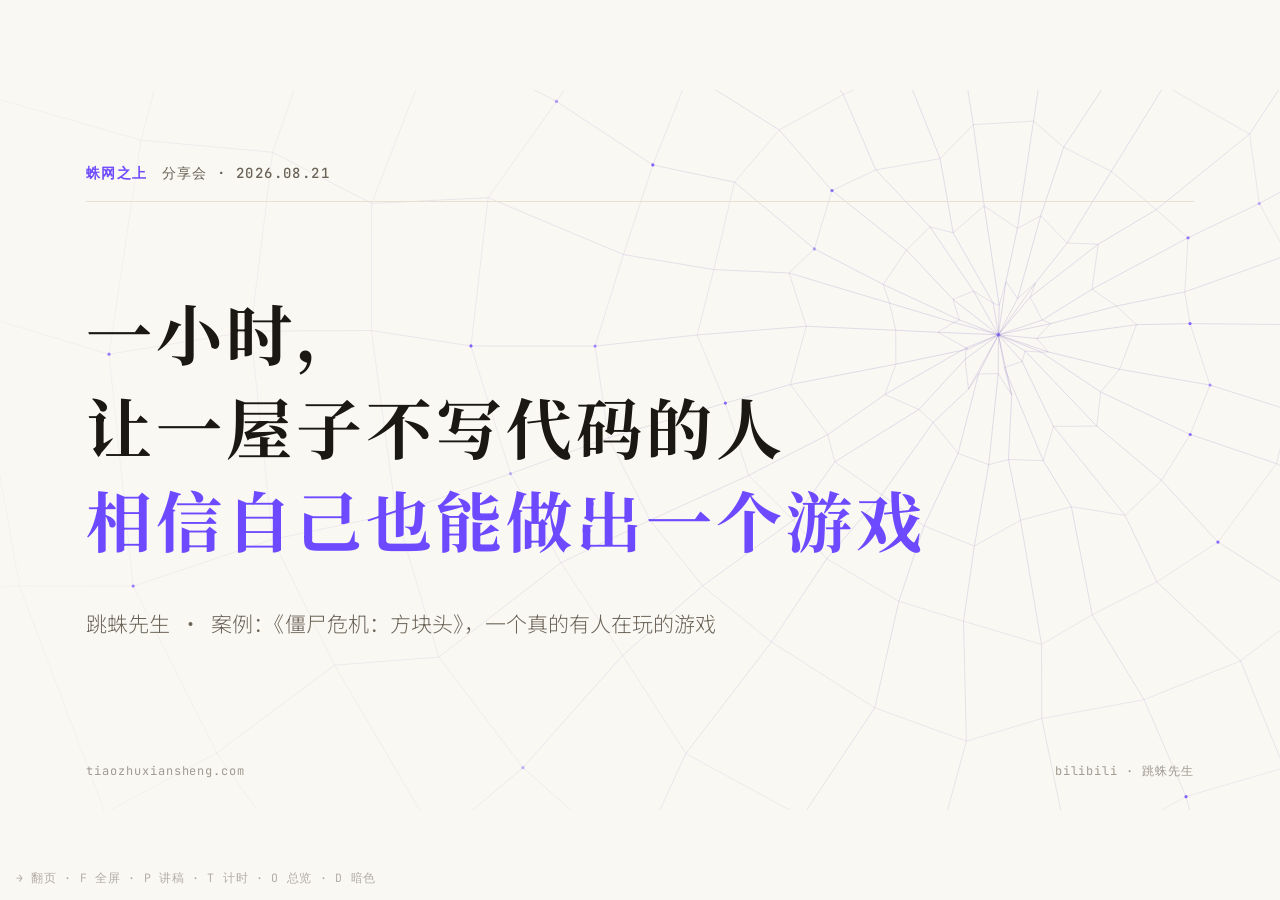
==== docs/talk/index.html @ 9c64f4f8 "docs(分享会): 时间改成当天下午 —— 预习单只剩几小时，兜底得更硬 分享会是今天（2026-08-21 周五）下午，不是隔天，预习单的时间语境整个不成立了。  - 幻灯片里的「昨天装好的」全部" ====
<!doctype html>
<html lang="zh-CN" data-theme="light">
<head>
<meta charset="utf-8">
<meta name="viewport" content="width=device-width,initial-scale=1">
<title>一小时做个游戏</title>
<link rel="preconnect" href="https://fonts.googleapis.com">
<link rel="preconnect" href="https://fonts.gstatic.com" crossorigin>
<link rel="stylesheet" href="https://fonts.googleapis.com/css2?family=Noto+Serif+SC:wght@500;700;900&family=Noto+Sans+SC:wght@300;400;500;700&family=JetBrains+Mono:wght@400;500;700&display=swap">
<style>
/* ===========================================================
   蛛网之上 · 设计令牌（取自 tiaozhuxiansheng.com 线上计算值）
   =========================================================== */
:root{
  --paper:#faf8f3; --paper-2:#ffffff; --paper-3:#f1ece2;
  --ink:#1b1813; --ink-soft:#6b6357; --line:#e7dfd0;
  --accent:#6d4aff; --accent-2:#c44aff; --accent-soft:#efeaff;
  --web:120,96,180; --web-strong:109,74,255;
  --serif:"Songti SC","Noto Serif SC","Source Han Serif SC",STSong,SimSun,Georgia,serif;
  --sans:"PingFang SC","Noto Sans SC","Source Han Sans SC","Microsoft YaHei",system-ui,-apple-system,sans-serif;
  --mono:"JetBrains Mono","SF Mono",Consolas,"Cascadia Mono",monospace;
}
:root[data-theme="dark"]{
  --paper:#100f16; --paper-2:#17151f; --paper-3:#1d1b27;
  --ink:#ece8f5; --ink-soft:#9a93ad; --line:#2a2738;
  --accent:#9b85ff; --accent-2:#d98bff; --accent-soft:#221d36;
  --web:155,133,255; --web-strong:200,180,255;
}
*{box-sizing:border-box}
html,body{margin:0;padding:0;height:100%;overflow:hidden;background:var(--paper)}
body{font-family:var(--sans);color:var(--ink);-webkit-font-smoothing:antialiased}

/* ============ 舞台：固定 1280x720，等比缩放铺满投影 ============ */
#viewport{position:fixed;inset:0;display:grid;place-items:center;background:var(--paper)}
#stage{position:relative;width:1280px;height:720px;transform-origin:center center;background:var(--paper);overflow:hidden}

.slide{position:absolute;inset:0;padding:74px 86px 66px;display:flex;flex-direction:column;
  opacity:0;visibility:hidden;transform:translateY(14px);
  transition:opacity .42s ease,transform .42s cubic-bezier(.2,.7,.3,1),visibility 0s .42s}
.slide.on{opacity:1;visibility:visible;transform:none;transition:opacity .42s ease,transform .42s cubic-bezier(.2,.7,.3,1),visibility 0s}
@media (prefers-reduced-motion:reduce){.slide,.slide.on{transition:opacity .18s ease,visibility 0s}.slide{transform:none}}

/* ============ 页眉 / 页脚 ============ */
.eyebrow{font-family:var(--mono);font-size:14px;font-weight:500;letter-spacing:.1em;
  color:var(--ink-soft);display:flex;align-items:baseline;gap:14px;flex:none}
.eyebrow b{color:var(--accent);font-weight:700}
.rule{height:1px;background:var(--line);margin:18px 0 0;flex:none}
.slide-foot{position:absolute;left:86px;right:86px;bottom:30px;display:flex;justify-content:space-between;
  align-items:baseline;font-family:var(--mono);font-size:12px;letter-spacing:.08em;color:var(--ink-soft);opacity:.62}
.body{flex:1;display:flex;flex-direction:column;justify-content:center;padding:8px 0 26px;min-height:0}

/* ============ 排版比例 ============ */
h1,h2,h3{font-family:var(--serif);font-weight:700;margin:0;text-wrap:balance}
.t-hero{font-size:66px;line-height:1.42;letter-spacing:.06em}
.t-big{font-size:54px;line-height:1.5;letter-spacing:.05em}
.t-mid{font-size:40px;line-height:1.55;letter-spacing:.04em}
.t-sec{font-size:38px;line-height:1.5;letter-spacing:.05em}
.lead{font-family:var(--sans);font-size:21px;line-height:1.85;color:var(--ink-soft);font-weight:300;max-width:44em}
.lead strong{color:var(--ink);font-weight:500}
.em{color:var(--accent)}
.mono{font-family:var(--mono);font-variant-numeric:tabular-nums}

/* ============ 段落开场页 ============ */
.opener .body{justify-content:center;gap:26px}
.sec-no{font-family:var(--mono);font-size:130px;font-weight:700;line-height:1;color:var(--accent);letter-spacing:-.02em}
.sec-meta{font-family:var(--sans);font-size:16px;letter-spacing:.02em;color:var(--ink-soft);font-weight:300}
#web{position:absolute;inset:0;width:100%;height:100%;pointer-events:none;opacity:0;transition:opacity .6s ease;z-index:0}
#web.show{opacity:1}
.slide{z-index:1}

/* ============ 通用组件 ============ */
.cols{display:grid;gap:38px}
.c2{grid-template-columns:1fr 1fr}
.c3{grid-template-columns:repeat(3,1fr)}
.c-side{grid-template-columns:minmax(0,1.15fr) minmax(0,1fr);align-items:center}

.numbered{display:grid;gap:22px}
.numbered .n{font-family:var(--mono);font-size:15px;font-weight:700;color:var(--accent);letter-spacing:.08em;flex:none;width:38px;padding-top:6px}
.numbered .item{display:flex;gap:18px;align-items:flex-start}
.numbered .it-t{font-family:var(--serif);font-weight:700;font-size:26px;line-height:1.5;margin-bottom:6px}
.numbered .it-d{font-size:17px;line-height:1.8;color:var(--ink-soft);font-weight:300;max-width:38em}

table.grid{width:100%;border-collapse:collapse;font-size:17px}
table.grid th{font-family:var(--mono);font-size:12.5px;font-weight:500;letter-spacing:.1em;color:var(--ink-soft);
  text-align:left;padding:0 16px 12px 0;border-bottom:1px solid var(--line);white-space:nowrap}
table.grid td{padding:16px 16px 16px 0;border-bottom:1px solid var(--line);vertical-align:top;line-height:1.72;font-weight:300;color:var(--ink-soft)}
table.grid td:first-child{color:var(--ink);font-weight:400}
table.grid tr:last-child td{border-bottom:0}
table.grid td.hot{color:var(--accent);font-weight:500;font-family:var(--mono);font-variant-numeric:tabular-nums}
table.grid td.num{font-family:var(--mono);font-variant-numeric:tabular-nums}

.quote{font-family:var(--serif);font-size:34px;font-weight:700;line-height:1.66;letter-spacing:.03em;
  padding-left:26px;border-left:2px solid var(--accent);max-width:24em}
.quote cite{display:block;margin-top:18px;font-family:var(--mono);font-size:13px;font-style:normal;
  letter-spacing:.08em;color:var(--ink-soft);font-weight:400}

.figure{font-family:var(--mono);font-weight:700;line-height:.92;letter-spacing:-.03em;color:var(--accent);font-variant-numeric:tabular-nums}
.f-xl{font-size:210px}
.figure .u{font-family:var(--sans);font-size:.15em;color:var(--ink-soft);letter-spacing:.02em;margin-left:.1em;font-weight:400}
.f-l{font-size:96px}
.stat-row{display:flex;gap:56px;align-items:flex-end;flex-wrap:wrap}
.stat .v{font-family:var(--mono);font-size:62px;font-weight:700;line-height:1;color:var(--ink);font-variant-numeric:tabular-nums}
.stat .v.hot{color:var(--accent)}
.stat .k{font-size:14px;color:var(--ink-soft);margin-top:12px;letter-spacing:.04em;font-weight:300}

.card{background:var(--paper-2);border:1px solid var(--line);border-radius:8px;padding:26px 28px}
.card .ct{font-family:var(--mono);font-size:12px;letter-spacing:.1em;color:var(--ink-soft);margin-bottom:14px}
.card .cb{font-size:17px;line-height:1.8;font-weight:300;color:var(--ink-soft)}
.card .cb strong{color:var(--ink);font-weight:500}

.say{background:var(--accent-soft);border-radius:8px;padding:22px 26px;font-size:20px;line-height:1.75;
  font-weight:400;color:var(--ink);position:relative}
:root[data-theme="dark"] .say{border:1px solid var(--line)}
.say .who{font-family:var(--mono);font-size:11.5px;letter-spacing:.1em;color:var(--accent);display:block;margin-bottom:10px}

pre.code{font-family:var(--mono);font-size:15px;line-height:1.85;background:var(--paper-3);border:1px solid var(--line);
  border-radius:8px;padding:20px 24px;margin:0;overflow-x:auto;color:var(--ink-soft);white-space:pre-wrap;word-break:break-word}
pre.code .k{color:var(--accent)}
pre.code .c{opacity:.55}

.layers{display:grid;gap:14px}
.layer{display:grid;grid-template-columns:120px 1fr;gap:24px;align-items:center;
  border:1px solid var(--line);border-radius:8px;padding:22px 26px;background:var(--paper-2)}
.layer.mid{border-color:var(--accent);background:var(--accent-soft)}
.layer .lt{font-family:var(--mono);font-size:12.5px;letter-spacing:.1em;color:var(--ink-soft)}
.layer.mid .lt{color:var(--accent);font-weight:700}
.layer .ld{font-size:19px;line-height:1.7;font-weight:300;color:var(--ink-soft)}
.layer.mid .ld{color:var(--ink);font-weight:400;font-size:21px}

.chips{display:flex;gap:10px;flex-wrap:wrap}
.chip{font-family:var(--mono);font-size:13px;letter-spacing:.06em;border:1px solid var(--line);
  border-radius:999px;padding:8px 16px;color:var(--ink-soft);background:var(--paper-2)}
.chip.on{border-color:var(--accent);color:var(--accent)}

#keybox{border:1px dashed var(--line);border-radius:10px;padding:26px 30px;background:var(--paper-2)}
#keybox:focus-within{border-style:solid;border-color:var(--accent)}
#keyin{width:100%;border:0;outline:0;background:transparent;color:var(--accent);
  font-family:var(--mono);font-size:40px;font-weight:700;letter-spacing:.01em;padding:0}
#keyin::placeholder{color:var(--ink-soft);opacity:.5;font-size:22px;font-weight:400;letter-spacing:.02em;
  font-family:var(--sans)}
.qr.big{width:304px;height:304px}
.qr{width:212px;height:212px;flex:none;background:var(--paper-2);border:1px solid var(--line);border-radius:10px;padding:14px}
.qr svg{width:100%;height:100%;display:block}
.qr svg path{fill:var(--ink)}

.gamebox{border:1px solid var(--line);border-radius:10px;overflow:hidden;background:#0e0e12;flex:none}
.gamebox canvas{display:block;width:100%;height:auto}
.gamehint{font-family:var(--mono);font-size:12px;letter-spacing:.06em;color:var(--ink-soft);margin-top:12px;opacity:.8}

.poster{border:1px solid var(--line);border-radius:10px;overflow:hidden;line-height:0}
.poster img{width:100%;height:auto;display:block}

.verdict{display:grid;grid-template-columns:auto 1fr;gap:16px 20px;align-items:baseline}
.verdict .m{font-family:var(--mono);font-size:20px;width:24px;text-align:center}
.verdict .no{color:var(--ink-soft);opacity:.6}
.verdict .yes{color:var(--accent)}
.verdict .t{font-size:19px;line-height:1.7;font-weight:300;color:var(--ink-soft)}
.verdict .t b{color:var(--ink);font-weight:500}
.verdict .t.hi b{color:var(--accent)}

.kicker{font-family:var(--sans);font-size:15px;letter-spacing:.02em;color:var(--accent);margin-bottom:24px;font-weight:500}

/* ============ 进度轨 / 计时 / 讲稿 / 总览 ============ */
#rail{position:fixed;left:0;bottom:0;height:2px;width:100%;background:transparent;z-index:40}
#rail i{display:block;height:100%;background:var(--accent);width:0;transition:width .42s cubic-bezier(.2,.7,.3,1)}
#clock{position:fixed;top:14px;right:16px;z-index:41;font-family:var(--mono);font-size:13px;font-variant-numeric:tabular-nums;
  letter-spacing:.06em;color:var(--ink-soft);background:var(--paper-2);border:1px solid var(--line);
  border-radius:999px;padding:6px 14px;display:none;align-items:center;gap:10px}
#clock.on{display:flex}
#clock.late{color:var(--accent);border-color:var(--accent)}
#clock s{text-decoration:none;opacity:.5}
#notes{position:fixed;left:0;right:0;bottom:0;max-height:36vh;overflow:auto;z-index:42;
  background:var(--paper-2);border-top:1px solid var(--line);padding:18px 26px 22px;display:none;
  font-size:14.5px;line-height:1.8;color:var(--ink-soft);font-weight:300}
#notes.on{display:block}
#notes .note-at{float:right;font-family:var(--mono);font-size:11.5px;letter-spacing:.08em;color:var(--ink-soft);opacity:.7;font-variant-numeric:tabular-nums}
#notes h4{font-family:var(--mono);font-size:11.5px;letter-spacing:.12em;color:var(--accent);margin:0 0 8px;font-weight:700}
#notes b{color:var(--ink);font-weight:500}
#notes ul{margin:8px 0 0;padding-left:18px}
#notes li{margin:4px 0}
#grid{position:fixed;inset:0;z-index:60;background:var(--paper);display:none;overflow:auto;padding:28px}
#grid.on{display:block}
#grid .gh{font-family:var(--mono);font-size:12px;letter-spacing:.12em;color:var(--ink-soft);margin-bottom:18px}
#grid .gg{display:grid;grid-template-columns:repeat(auto-fill,minmax(178px,1fr));gap:14px}
#grid .gi{border:1px solid var(--line);border-radius:8px;padding:14px 16px;cursor:pointer;background:var(--paper-2);
  min-height:96px;display:flex;flex-direction:column;gap:8px;text-align:left;font:inherit}
#grid .gi:hover,#grid .gi:focus-visible{border-color:var(--accent);outline:none}
#grid .gi .gn{font-family:var(--mono);font-size:11px;color:var(--accent);letter-spacing:.08em}
#grid .gi .gt{font-family:var(--serif);font-size:15px;line-height:1.55;font-weight:700;color:var(--ink)}
#help{display:none;position:fixed;left:16px;bottom:14px;z-index:41;font-family:var(--mono);font-size:11.5px;letter-spacing:.06em;
  color:var(--ink-soft);opacity:.5}
#help.on{display:block}
a{color:var(--accent);text-decoration:none}
:focus-visible{outline:2px solid var(--accent);outline-offset:3px}

/* ============ 打印：导出 PDF 给场地 ============ */
@media print{
  @page{size:1280px 720px;margin:0}
  html,body{overflow:visible;height:auto;background:#fff}
  #viewport{position:static;display:block}
  #stage{width:1280px;height:auto;transform:none!important}
  .slide{position:relative;inset:auto;opacity:1!important;visibility:visible!important;transform:none!important;
    width:1280px;height:720px;page-break-after:always;break-after:page}
  #web,#rail,#clock,#notes,#grid,#help{display:none!important}
}
</style>
</head>
<body>


<div id="viewport">
<div id="stage">
<canvas id="web"></canvas>

<!-- ================= 封面 ================= -->
<section class="slide" data-sec="-1" data-title="封面">
  <div class="eyebrow"><b>蛛网之上</b><span>分享会 · 2026.08.21</span></div>
  <div class="rule"></div>
  <div class="body">
    <h1 class="t-hero">一小时，<br>让一屋子不写代码的人<br><span class="em">相信自己也能做出一个游戏</span></h1>
    <div class="lead" style="margin-top:38px">跳蛛先生 &nbsp;·&nbsp; 案例：《僵尸危机：方块头》，一个真的有人在玩的游戏</div>
  </div>
  <div class="slide-foot"><span>tiaozhuxiansheng.com</span><span>bilibili · 跳蛛先生</span></div>
  <template class="note"><h4>开场</h4>
  <b>不要自我介绍太久。</b>三十秒之内进入第一张二维码。<br>
  这一小时只做一件事：把「我不会写代码」和「我做不了游戏」这两句话之间的等号拆掉。<br>
  <b>提前检查：</b>投影分辨率、二维码能不能扫、现场 WiFi、笔记本电量、演示用的空文件夹已就位。</template>
</section>

<!-- ================= 运行表 ================= -->
<section class="slide" data-sec="-1" data-title="这一小时怎么走">
  <div class="eyebrow"><b>RUN OF SHOW</b><span>这一小时怎么走</span></div>
  <div class="rule"></div>
  <div class="body">
    <table class="grid">
      <tr><td style="width:56px" class="num em">00</td><td style="width:210px">先玩</td><td>先别听我讲，先在手机上打一局</td><td class="num" style="width:80px">4′</td></tr>
      <tr><td class="num em">01</td><td>我不写代码</td><td>那我到底干了什么</td><td class="num">6′</td></tr>
      <tr><td class="num em">02</td><td>拆开看</td><td>一个游戏在电脑里其实是什么</td><td class="num">6′</td></tr>
      <tr><td class="num em">03</td><td>我先做一遍</td><td>从空文件夹开始，四句话</td><td class="num">7′</td></tr>
      <tr><td class="num em">04</td><td><strong style="color:var(--accent)">现在换你</strong></td><td><strong>打开你自己电脑上那个 dsh，动手</strong></td><td class="num hot">12′</td></tr>
      <tr><td class="num em">05</td><td>我卡住的四次</td><td>这一段比上一段重要</td><td class="num">12′</td></tr>
      <tr><td class="num em">06</td><td>发出去</td><td>做出来，和有人玩到，是两件事</td><td class="num">5′</td></tr>
      <tr><td class="num em">07</td><td>今晚的第一步</td><td>散场之后你能做的具体动作</td><td class="num">6′</td></tr>
    </table>
  </div>
  <div class="slide-foot"><span>共 60 分钟</span><span>提问留到最后</span></div>
  <template class="note"><h4>运行表</h4>
  一句话带过就行，别逐条念。<br>
  只强调两件事：<b>第 03 段我会当场做一个</b>、<b>第 04 段讲我卡住的地方</b>——这两段是今天的重点。<br>
  说明提问留到最后，中途有问题记在手机里。</template>
</section>

<!-- ================= 段 00 · 先玩 ================= -->
<section class="slide opener" data-sec="0" data-title="00 先玩">
  <div class="eyebrow"><b>00</b><span>先玩</span></div>
  <div class="rule"></div>
  <div class="body">
    <div class="sec-no">00</div>
    <h2 class="t-sec">先别听我讲。先玩。</h2>
    <div class="sec-meta">4 分钟 · 全场一起打一局</div>
  </div>
</section>

<section class="slide" data-sec="0" data-title="扫码开玩">
  <div class="eyebrow"><b>00</b><span>先玩</span></div>
  <div class="rule"></div>
  <div class="body">
    <div class="cols c-side">
      <div>
        <h2 class="t-big">拿出手机，<br>扫这个码。</h2>
        <div class="chips" style="margin-top:34px">
          <span class="chip on">不用下载</span><span class="chip on">不用注册</span><span class="chip on">竖屏也能玩</span>
        </div>
        <div class="lead" style="margin-top:26px;font-size:19px">扫不上就搜「<strong>僵尸危机 方块头</strong>」，B 站里能搜到。<br>玩两分钟，玩到你死一次为止。</div>
      </div>
      <div style="display:flex;justify-content:flex-end">
        <div class="qr big"><svg viewBox="0 0 33 33" role="img" aria-label="游戏二维码" shape-rendering="crispEdges"><path d="M0 0h7v1h-7zM9 0h1v1h-1zM11 0h1v1h-1zM13 0h2v1h-2zM16 0h5v1h-5zM23 0h1v1h-1zM26 0h7v1h-7zM0 1h1v1h-1zM6 1h1v1h-1zM9 1h1v1h-1zM14 1h4v1h-4zM22 1h1v1h-1zM24 1h1v1h-1zM26 1h1v1h-1zM32 1h1v1h-1zM0 2h1v1h-1zM2 2h3v1h-3zM6 2h1v1h-1zM8 2h1v1h-1zM10 2h2v1h-2zM16 2h1v1h-1zM18 2h7v1h-7zM26 2h1v1h-1zM28 2h3v1h-3zM32 2h1v1h-1zM0 3h1v1h-1zM2 3h3v1h-3zM6 3h1v1h-1zM8 3h1v1h-1zM10 3h3v1h-3zM17 3h1v1h-1zM19 3h1v1h-1zM22 3h1v1h-1zM24 3h1v1h-1zM26 3h1v1h-1zM28 3h3v1h-3zM32 3h1v1h-1zM0 4h1v1h-1zM2 4h3v1h-3zM6 4h1v1h-1zM8 4h1v1h-1zM10 4h1v1h-1zM12 4h2v1h-2zM16 4h1v1h-1zM18 4h3v1h-3zM22 4h2v1h-2zM26 4h1v1h-1zM28 4h3v1h-3zM32 4h1v1h-1zM0 5h1v1h-1zM6 5h1v1h-1zM8 5h2v1h-2zM13 5h1v1h-1zM15 5h4v1h-4zM20 5h2v1h-2zM24 5h1v1h-1zM26 5h1v1h-1zM32 5h1v1h-1zM0 6h7v1h-7zM8 6h1v1h-1zM10 6h1v1h-1zM12 6h1v1h-1zM14 6h1v1h-1zM16 6h1v1h-1zM18 6h1v1h-1zM20 6h1v1h-1zM22 6h1v1h-1zM24 6h1v1h-1zM26 6h7v1h-7zM8 7h1v1h-1zM12 7h1v1h-1zM15 7h2v1h-2zM21 7h4v1h-4zM0 8h1v1h-1zM2 8h5v1h-5zM10 8h5v1h-5zM17 8h1v1h-1zM19 8h1v1h-1zM22 8h1v1h-1zM24 8h1v1h-1zM26 8h5v1h-5zM0 9h3v1h-3zM7 9h1v1h-1zM9 9h2v1h-2zM12 9h1v1h-1zM18 9h2v1h-2zM23 9h1v1h-1zM26 9h2v1h-2zM29 9h2v1h-2zM32 9h1v1h-1zM0 10h3v1h-3zM4 10h9v1h-9zM15 10h2v1h-2zM20 10h2v1h-2zM24 10h1v1h-1zM26 10h1v1h-1zM28 10h1v1h-1zM30 10h2v1h-2zM1 11h3v1h-3zM7 11h2v1h-2zM15 11h1v1h-1zM18 11h1v1h-1zM21 11h1v1h-1zM23 11h1v1h-1zM25 11h1v1h-1zM28 11h3v1h-3zM32 11h1v1h-1zM4 12h1v1h-1zM6 12h1v1h-1zM8 12h1v1h-1zM10 12h3v1h-3zM17 12h1v1h-1zM19 12h1v1h-1zM22 12h4v1h-4zM27 12h3v1h-3zM2 13h1v1h-1zM4 13h2v1h-2zM9 13h1v1h-1zM13 13h1v1h-1zM16 13h5v1h-5zM23 13h1v1h-1zM25 13h2v1h-2zM31 13h2v1h-2zM0 14h1v1h-1zM4 14h1v1h-1zM6 14h5v1h-5zM14 14h2v1h-2zM17 14h1v1h-1zM20 14h3v1h-3zM25 14h7v1h-7zM1 15h1v1h-1zM4 15h2v1h-2zM10 15h1v1h-1zM12 15h1v1h-1zM15 15h2v1h-2zM19 15h3v1h-3zM25 15h3v1h-3zM29 15h2v1h-2zM1 16h3v1h-3zM6 16h1v1h-1zM12 16h1v1h-1zM15 16h3v1h-3zM19 16h1v1h-1zM22 16h4v1h-4zM27 16h2v1h-2zM32 16h1v1h-1zM0 17h1v1h-1zM2 17h1v1h-1zM7 17h1v1h-1zM9 17h2v1h-2zM14 17h1v1h-1zM16 17h1v1h-1zM18 17h3v1h-3zM23 17h5v1h-5zM29 17h2v1h-2zM32 17h1v1h-1zM1 18h6v1h-6zM9 18h2v1h-2zM15 18h2v1h-2zM21 18h1v1h-1zM27 18h2v1h-2zM30 18h2v1h-2zM2 19h1v1h-1zM4 19h1v1h-1zM7 19h1v1h-1zM9 19h1v1h-1zM11 19h3v1h-3zM16 19h1v1h-1zM20 19h2v1h-2zM23 19h1v1h-1zM25 19h7v1h-7zM0 20h4v1h-4zM6 20h1v1h-1zM11 20h1v1h-1zM13 20h1v1h-1zM16 20h2v1h-2zM19 20h1v1h-1zM22 20h1v1h-1zM24 20h2v1h-2zM28 20h2v1h-2zM31 20h2v1h-2zM0 21h1v1h-1zM2 21h1v1h-1zM4 21h1v1h-1zM7 21h1v1h-1zM9 21h2v1h-2zM13 21h2v1h-2zM16 21h2v1h-2zM19 21h1v1h-1zM23 21h2v1h-2zM26 21h1v1h-1zM29 21h2v1h-2zM32 21h1v1h-1zM0 22h1v1h-1zM3 22h4v1h-4zM8 22h1v1h-1zM11 22h2v1h-2zM14 22h2v1h-2zM21 22h1v1h-1zM25 22h1v1h-1zM28 22h4v1h-4zM0 23h1v1h-1zM2 23h1v1h-1zM7 23h3v1h-3zM11 23h1v1h-1zM13 23h1v1h-1zM15 23h1v1h-1zM20 23h8v1h-8zM30 23h2v1h-2zM0 24h1v1h-1zM2 24h1v1h-1zM4 24h1v1h-1zM6 24h1v1h-1zM11 24h1v1h-1zM17 24h2v1h-2zM22 24h1v1h-1zM24 24h5v1h-5zM31 24h2v1h-2zM8 25h1v1h-1zM10 25h2v1h-2zM13 25h2v1h-2zM16 25h6v1h-6zM23 25h2v1h-2zM28 25h1v1h-1zM30 25h1v1h-1zM32 25h1v1h-1zM0 26h7v1h-7zM10 26h6v1h-6zM18 26h1v1h-1zM20 26h5v1h-5zM26 26h1v1h-1zM28 26h1v1h-1zM30 26h2v1h-2zM0 27h1v1h-1zM6 27h1v1h-1zM8 27h1v1h-1zM10 27h1v1h-1zM12 27h5v1h-5zM18 27h1v1h-1zM21 27h4v1h-4zM28 27h5v1h-5zM0 28h1v1h-1zM2 28h3v1h-3zM6 28h1v1h-1zM8 28h2v1h-2zM11 28h1v1h-1zM14 28h2v1h-2zM17 28h3v1h-3zM22 28h1v1h-1zM24 28h6v1h-6zM31 28h2v1h-2zM0 29h1v1h-1zM2 29h3v1h-3zM6 29h1v1h-1zM8 29h7v1h-7zM16 29h6v1h-6zM23 29h1v1h-1zM25 29h1v1h-1zM28 29h2v1h-2zM31 29h2v1h-2zM0 30h1v1h-1zM2 30h3v1h-3zM6 30h1v1h-1zM8 30h3v1h-3zM15 30h1v1h-1zM17 30h1v1h-1zM20 30h1v1h-1zM23 30h5v1h-5zM29 30h2v1h-2zM0 31h1v1h-1zM6 31h1v1h-1zM9 31h4v1h-4zM16 31h1v1h-1zM21 31h1v1h-1zM23 31h1v1h-1zM26 31h1v1h-1zM28 31h3v1h-3zM0 32h7v1h-7zM8 32h1v1h-1zM12 32h1v1h-1zM14 32h1v1h-1zM16 32h2v1h-2zM22 32h4v1h-4zM27 32h1v1h-1zM31 32h1v1h-1z"/></svg></div>
      </div>
    </div>
  </div>
  <div class="slide-foot"><span>bilibili.com/toy/zombie-crisis-boxhead</span><span>2–3 分钟</span></div>
  <template class="note"><h4>扫码</h4>
  <b>至少给两分钟，能给三分钟更好，别着急往下讲。</b>这几分钟是整场的地基——后面所有的话都要靠「我刚刚玩过」才成立。<br>
  自己也掏出手机一起玩，别站着盯人。<br>
  <b>兜底：</b>现场网差就用自己的手机投屏，或者直接切下一页放海报。</template>
</section>

<section class="slide" data-sec="0" data-title="它是什么">
  <div class="eyebrow"><b>00</b><span>先玩</span></div>
  <div class="rule"></div>
  <div class="body">
    <div class="cols c-side">
      <div>
        <h2 class="t-mid">你刚刚玩的这个东西</h2>
        <div class="lead" style="margin-top:24px">俯视角、一波一波打僵尸。<strong>9 种武器、5 张地图、5 级 BOSS</strong>，
        有排行榜，能两到四个人一起联机。</div>
        <div class="lead" style="margin-top:18px">它跑在浏览器里，<strong>没有安装包</strong>。
        我发出去之后，它就一直在那儿，谁点进来都能玩。</div>
      </div>
      <div class="poster"><img src="[data-uri]" alt="僵尸危机：方块头 · 经典复刻版 游戏封面"></div>
    </div>
  </div>
  <div class="slide-foot"><span>僵尸危机：方块头 · 经典复刻版</span><span></span></div>
  <template class="note"><h4>它是什么</h4>
  快过。别念参数，念了就像产品发布会。<br>
  <b>要说的只有一句：</b>它没有安装包，它就是一个网页——这一点后面「发出去」那段会用到。</template>
</section>

<section class="slide" data-sec="0" data-title="88 个人">
  <div class="eyebrow"><b>00</b><span>先玩</span></div>
  <div class="rule"></div>
  <div class="body">
    <div class="figure f-xl">88<span class="u">人</span></div>
    <div class="lead" style="margin-top:30px;font-size:24px">
      到今天为止，有 <strong>88 个人</strong>玩过它。<br>
      不是 8 万。<span class="em">八十八个。</span>
    </div>
  </div>
  <div class="slide-foot"><span>B 站 Toy 后台 · 2026.08.07 – 08.19 · 独立访客</span><span></span></div>
  <template class="note"><h4>88</h4>
  <b>这一页是故意放真实小数字的。</b>如果我在这儿放一个 10 万，你们会鼓掌，然后想「那是他」。<br>
  放 88，你们会想「88 个人我好像也行」。<b>这就是我要的。</b><br>
  留一句钩子：这 88 个人里有 4 个人改变了这个游戏——第 05 段再说是怎么回事。</template>
</section>

<!-- ================= 段 01 · 我不写代码 ================= -->
<section class="slide opener" data-sec="1" data-title="01 我不写代码">
  <div class="eyebrow"><b>01</b><span>我不写代码</span></div>
  <div class="rule"></div>
  <div class="body">
    <div class="sec-no">01</div>
    <h2 class="t-sec">先坦白一件事。</h2>
    <div class="sec-meta">6 分钟 · 那我到底干了什么</div>
  </div>
</section>

<section class="slide" data-sec="1" data-title="我不写代码">
  <div class="eyebrow"><b>01</b><span>我不写代码</span></div>
  <div class="rule"></div>
  <div class="body">
    <h2 class="t-hero">我<span class="em">不写</span>代码。</h2>
    <div class="lead" style="margin-top:34px;font-size:23px">这不是谦虚，是这场分享能成立的前提。<br>
    如果我是个程序员，今天这一小时对你们就没什么用了。</div>
  </div>
  <template class="note"><h4>坦白</h4>
  <b>停一秒再说下一句。</b>这句话是全场的支点。<br>
  可以补一句自嘲：这个游戏四千多行代码，我一行都写不出来，但我能一眼看出哪儿不对。<br>
  接着抛出问题：<b>那我到底干了什么？</b>——引出下一页。</template>
</section>

<section class="slide" data-sec="1" data-title="三层">
  <div class="eyebrow"><b>01</b><span>我不写代码</span></div>
  <div class="rule"></div>
  <div class="body">
    <div class="kicker">从「有人不爽」到「问题被解决」，中间隔着三层</div>
    <div class="layers">
      <div class="layer"><div class="lt">玩家的话</div><div class="ld">「僵尸卡在墙后面过不来」——一句抱怨，不带任何方案</div></div>
      <div class="layer mid"><div class="lt">我的判断</div><div class="ld">这不是「慢」，是「绕不出去」。先量一量：它到底几秒能摸到我？</div></div>
      <div class="layer"><div class="lt">机器的活</div><div class="ld">改判据、切线绕行、碰撞两轮松弛——四百多行改动</div></div>
    </div>
  </div>
  <template class="note"><h4>三层</h4>
  一层一层念，<b>在中间那层停下来</b>。<br>
  上面那层：任何一个玩家都会说。下面那层：机器几分钟就写完了。<br>
  <b>只有中间那层是人干的活。</b>而中间那层，靠的不是代码知识，是「你玩过、你知道哪儿别扭」。</template>
</section>

<section class="slide" data-sec="1" data-title="翻译表">
  <div class="eyebrow"><b>01</b><span>我不写代码</span></div>
  <div class="rule"></div>
  <div class="body">
    <div class="kicker">三条真实的玩家反馈，和它们各自变成了什么</div>
    <table class="grid">
      <tr><th style="width:27%">玩家说</th><th style="width:38%">我判断</th><th>机器做</th></tr>
      <tr>
        <td>僵尸卡在墙后<br>过不来</td>
        <td class="hot" style="font-family:var(--sans);font-size:17px;font-weight:400">先量：绕一根柱子要几秒。<br>不是「慢」，是「绕不完」</td>
        <td>改用切线绕行，选定一边就守住；碰撞检测从一轮改两轮</td>
      </tr>
      <tr>
        <td>自动瞄准方向<br>一换就乱打</td>
        <td class="hot" style="font-family:var(--sans);font-size:17px;font-weight:400">这是「换目标」的毛病，<br>不是「瞄不准」的毛病</td>
        <td>打分基准改成枪口朝向、加 0.35 秒冷静期、限制转枪速度</td>
      </tr>
      <tr>
        <td>偶尔会自己切枪，<br>我没能复现</td>
        <td class="hot" style="font-family:var(--sans);font-size:17px;font-weight:400">「偶尔」几乎从来不是随机。<br>找低频但确定的触发</td>
        <td>解锁新武器时不再无条件换上，只在手上这把已经打空时才换</td>
      </tr>
    </table>
  </div>
  <div class="slide-foot"><span>2026.08.19 玩家反馈 · 全部已上线</span><span></span></div>
  <template class="note"><h4>翻译表</h4>
  <b>横着念，一行一行。</b>让他们看清楚：左边那列谁都写得出，右边那列没人需要写。<br>
  重点讲第三行：「偶尔、没能复现」——大部分人以为这种最难，其实这类 bug <b>反而最好抓</b>，
  因为「偶尔」通常意味着有一个很确定但很少见的触发条件。这次是「每次解锁新武器时会强行换枪」。</template>
</section>

<section class="slide" data-sec="1" data-title="中间那层">
  <div class="eyebrow"><b>01</b><span>我不写代码</span></div>
  <div class="rule"></div>
  <div class="body">
    <h2 class="t-big">只有<span class="em">中间那层</span>是人干的。</h2>
    <div class="lead" style="margin-top:32px;font-size:22px">
      而中间那层需要的两样东西，你们全都有：<br><br>
      一、<strong>说得具体</strong>——说「哪儿不对」，不要说「不好玩」。<br>
      二、<strong>不接受差不多</strong>——它给你一个能跑的东西，你还要能说出「不对，我要的是……」。
    </div>
  </div>
  <template class="note"><h4>中间那层</h4>
  <b>这是全场的论点句，慢一点。</b><br>
  可以举个屋里人都懂的例子：装修的时候你不会砌墙，但你能一眼看出这堵墙歪了——
  做游戏是一样的，<b>甲方的能力就是核心能力</b>。<br>
  第二条要强调：AI 给的第一版永远是「能跑但不对」，<b>肯不肯说「不对」，就是分水岭</b>。</template>
</section>

<!-- ================= 段 02 · 拆开看 ================= -->
<section class="slide opener" data-sec="2" data-title="02 拆开看">
  <div class="eyebrow"><b>02</b><span>拆开看</span></div>
  <div class="rule"></div>
  <div class="body">
    <div class="sec-no">02</div>
    <h2 class="t-sec">一个游戏，在电脑里其实是什么。</h2>
    <div class="sec-meta">6 分钟 · 拆开之后你会发现里面没有魔法</div>
  </div>
</section>

<section class="slide" data-sec="2" data-title="只有三件事">
  <div class="eyebrow"><b>02</b><span>拆开看</span></div>
  <div class="rule"></div>
  <div class="body">
    <div class="kicker">所有电子游戏，从扫雷到 3A，都只做这三件事</div>
    <div class="numbered">
      <div class="item"><div class="n">01</div><div>
        <div class="it-t">记住每个东西在哪</div>
        <div class="it-d">人在哪、僵尸在哪、子弹在哪、还剩多少血——一堆数字，就这样。</div></div></div>
      <div class="item"><div class="n">02</div><div>
        <div class="it-t">每秒钟重复 60 次：改数字，再画出来</div>
        <div class="it-d">僵尸朝你挪一点点，子弹往前飞一点点，然后把这一帧画到屏幕上。60 次之后，它看起来就「动」了。</div></div></div>
      <div class="item"><div class="n">03</div><div>
        <div class="it-t">听你按了什么</div>
        <div class="it-d">你按了方向键，就把人的坐标改一下；你点了鼠标，就往那个方向多加一颗子弹。</div></div></div>
    </div>
  </div>
  <template class="note"><h4>三件事</h4>
  <b>这一页要讲得很慢、很笃定。</b>非程序员对游戏最大的敬畏来自「我完全想象不出里面是什么」。<br>
  举个具体的：动画片一秒 24 张，游戏一秒 60 张，区别只是游戏那 60 张是<b>算出来的</b>不是画好的。<br>
  说完之后停一下，问一句：<b>还有第四件事吗？没有了。</b></template>
</section>

<section class="slide" data-sec="2" data-title="一只僵尸">
  <div class="eyebrow"><b>02</b><span>拆开看</span></div>
  <div class="rule"></div>
  <div class="body">
    <div class="kicker">游戏里的一只僵尸，在电脑里长这样</div>
    <pre class="code"><span class="c">// 这是《僵尸危机》里真实的一只僵尸</span>
{ <span class="k">x</span>: 412,  <span class="k">y</span>: 268,      <span class="c">← 它站在哪</span>
  <span class="k">hp</span>: 40, <span class="k">maxhp</span>: 40,   <span class="c">← 还剩多少血</span>
  <span class="k">walk</span>: 46,             <span class="c">← 走多快</span>
  <span class="k">fx</span>: -0.83, <span class="k">fy</span>: 0.55,  <span class="c">← 脸朝哪个方向</span>
  <span class="k">side</span>: 1 }             <span class="c">← 绕柱子的时候从哪边绕</span></pre>
    <div class="lead" style="margin-top:28px">
      就是<strong>七个数字</strong>。屏幕上那只张牙舞爪的僵尸，本体是这七个数字。<br>
      「它会绕过柱子追你」这件事，无非是每秒 60 次地重算前两个数字。
    </div>
  </div>
  <div class="slide-foot"><span>你完全不需要看懂这段，看一眼就够了</span><span></span></div>
  <template class="note"><h4>一只僵尸</h4>
  <b>先说「你不需要看懂」，再展示。</b>顺序反了会有人当场关掉注意力。<br>
  逐个指着念中文注释就行。念到 <b>side</b> 那行可以笑一下：这个数字是后来才加的，
  就是因为有人说「僵尸卡在墙后面过不来」——<b>一句抱怨，最后变成了一个数字</b>。</template>
</section>

<section class="slide" data-sec="2" data-title="不是发明是描述">
  <div class="eyebrow"><b>02</b><span>拆开看</span></div>
  <div class="rule"></div>
  <div class="body">
    <h2 class="t-big">所以「做游戏」不是<span style="color:var(--ink-soft)">发明</span>，<br>是<span class="em">描述</span>。</h2>
    <div class="lead" style="margin-top:32px;font-size:22px">
      你不需要发明「怎么让僵尸追人」。<br>
      你只需要说清楚：<strong>它应该朝我走，被柱子挡住的时候要绕过去。</strong>
    </div>
  </div>
  <template class="note"><h4>不是发明是描述</h4>
  这是第 02 段的落点，也是通往第 03 段的桥。<br>
  说完直接接：<b>「那我们现在就描述一个试试。」</b>然后切到现场演示。<br>
  <b>这里开始把电脑切到演示环境，别等下一页再手忙脚乱。</b></template>
</section>

<!-- ================= 段 03 · 现场做一个 ================= -->
<section class="slide opener" data-sec="3" data-title="03 我先做一遍">
  <div class="eyebrow"><b>03</b><span>我先做一遍</span></div>
  <div class="rule"></div>
  <div class="body">
    <div class="sec-no">03</div>
    <h2 class="t-sec">先看我做一遍。<br>四句话，一个能玩的东西。</h2>
    <div class="sec-meta">7 分钟 · 看完就轮到你</div>
  </div>
</section>



<section class="slide" data-sec="3" data-title="第一句话">
  <div class="eyebrow"><b>03</b><span>我先做一遍</span><span class="mono" style="opacity:.6">01 / 04</span></div>
  <div class="rule"></div>
  <div class="body">
    <div class="say"><span class="who">我说</span>做一个网页游戏。黑底，中间一个白方块，用方向键能上下左右走，别走出屏幕边界。</div>
    <div class="gamebox" style="margin-top:22px"><canvas class="mini" data-stage="1" width="1108" height="316"></canvas></div>
    <div class="gamehint">↑ 这是真的在跑 · 点一下画面，然后按方向键或 WASD</div>
  </div>
  <template class="note"><h4>第 1 句</h4>
  <b>现场真的敲这句话，让他们看着它生成。</b>等待的时候别沉默，讲你为什么这么说：
  「黑底」是外观、「白方块」是主角、「方向键能走」是操作、「别走出边界」是规则——<b>四件事都很具体，没有一句形容词</b>。<br>
  跑起来之后<b>一定要真的按几下</b>，让他们看到它响应。<br>
  <b>兜底：</b>现场生成失败就直接用这一页里嵌的这个——它就是这一步的成品。</template>
</section>

<section class="slide" data-sec="3" data-title="第二句话">
  <div class="eyebrow"><b>03</b><span>我先做一遍</span><span class="mono" style="opacity:.6">02 / 04</span></div>
  <div class="rule"></div>
  <div class="body">
    <div class="say"><span class="who">我说</span>点鼠标的时候，从白方块朝鼠标那个方向，发射一颗小子弹。</div>
    <div class="gamebox" style="margin-top:22px"><canvas class="mini" data-stage="2" width="1108" height="316"></canvas></div>
    <div class="gamehint">↑ 移动 + 点击开火 · 一次只加了「开火」这一件事</div>
  </div>
  <template class="note"><h4>第 2 句</h4>
  <b>指出来：我没有重新说一遍「黑底、白方块、方向键」。</b>它记得。<br>
  这是很多人不敢用的原因——以为每次都要从头描述。不用。<b>你只说这一次要加的那件事。</b></template>
</section>

<section class="slide" data-sec="3" data-title="第三句话">
  <div class="eyebrow"><b>03</b><span>我先做一遍</span><span class="mono" style="opacity:.6">03 / 04</span></div>
  <div class="rule"></div>
  <div class="body">
    <div class="say"><span class="who">我说</span>每隔一会儿从屏幕边上冒出一个红方块，它会朝白方块慢慢走过来。</div>
    <div class="gamebox" style="margin-top:22px"><canvas class="mini" data-stage="3" width="1108" height="316"></canvas></div>
    <div class="gamehint">↑ 红方块会追你 —— 这就是「僵尸」的全部原理</div>
  </div>
  <template class="note"><h4>第 3 句 · 29′<br></h4>
  <b>回扣第 02 段。</b>「它会追你」听起来像人工智能，其实就是每一帧把它的坐标朝你挪一点点。<br>
  这里可以停一下问全场：<b>「现在这算游戏了吗？」</b>——多数人会说还差一点。差的就是下一页那句。</template>
</section>

<section class="slide" data-sec="3" data-title="第四句话">
  <div class="eyebrow"><b>03</b><span>我先做一遍</span><span class="mono" style="opacity:.6">04 / 04</span></div>
  <div class="rule"></div>
  <div class="body">
    <div class="say"><span class="who">我说</span>子弹打中红方块就让它消失、加 1 分；红方块碰到白方块就算结束，按 R 重来。</div>
    <div class="gamebox" style="margin-top:22px"><canvas class="mini" data-stage="4" width="1108" height="316"></canvas></div>
    <div class="gamehint">↑ 有分数、会失败、能重来 —— 到这里它才是一个游戏</div>
  </div>
  <template class="note"><h4>第 4 句</h4>
  <b>加分和失败，是「玩具」变成「游戏」的那一步。</b>点破这一点，全场会有反应。<br>
  真的玩一局，最好当场死一次——<b>死了比赢了更有说服力</b>。</template>
</section>



<section class="slide" data-sec="3" data-title="它归你了">
  <div class="eyebrow"><b>03</b><span>我先做一遍</span></div>
  <div class="rule"></div>
  <div class="body">
    <div class="cols c-side">
      <div>
        <h2 class="t-mid">重点不是它<span style="color:var(--ink-soft)">好不好</span>。<br>重点是它现在<span class="em">归你了</span>。</h2>
        <div class="lead" style="margin-top:26px">
          从这一秒开始，你可以说：<br>
          「不对，红方块太快了」<br>「不对，我要子弹能穿透」<br>「不对，死了应该有个音效」。<br><br>
          <strong>《僵尸危机》就是这样从一个方块长到今天的。</strong>它的第一版是一个 HTML 文件，1426 行，双击就能打开。
        </div>
      </div>
      <div class="card">
        <div class="ct">刚刚说过的全部内容</div>
        <div class="cb" style="line-height:2.2">
          1 &nbsp;黑底，白方块，方向键能走<br>
          2 &nbsp;点鼠标朝那个方向发射子弹<br>
          3 &nbsp;边上冒红方块，会朝你走<br>
          4 &nbsp;打中加分，碰到结束，按 R 重来
        </div>
        <div class="cb" style="margin-top:18px;padding-top:16px;border-top:1px solid var(--line)">
          <strong style="color:var(--accent)">没有一句里有专业名词。</strong>
        </div>
      </div>
    </div>
  </div>
  <div class="slide-foot"><span>第一次提交 · 2026.06.11 17:14 · 一个文件</span><span></span></div>
  <template class="note"><h4>它归你了</h4>
  <b>「不对，我要……」这句话要说三遍，用不同的语气。</b>这是全场最重要的一个动作。<br>
  然后亮出那个事实：僵尸危机的第一次提交是 <b>2026 年 6 月 11 日下午 5 点 14 分，一个 HTML 文件，1426 行</b>。
  今天它有联机、有排行榜、有一台租来的服务器。<b>中间没有任何一步是跳跃，全是「不对，我要……」。</b><br>
  <b>收尾一句，直接推进实操：</b>「刚才这四句话，你们上午装的那个东西也能听懂。现在换你。」</template>
</section>

<!-- ================= 段 04 · 现在换你（实操） ================= -->
<section class="slide opener" data-sec="4" data-title="04 现在换你" data-at="25.5">
  <div class="eyebrow"><b>04</b><span>现在换你</span></div>
  <div class="rule"></div>
  <div class="body">
    <div class="sec-no">04</div>
    <h2 class="t-sec">现在换你。</h2>
    <div class="sec-meta">12 分钟 · 打开电脑，打开你上午装的那个 dsh</div>
  </div>
</section>

<section class="slide" data-sec="4" data-title="工具不一样" data-at="26.5">
  <div class="eyebrow"><b>04</b><span>现在换你</span></div>
  <div class="rule"></div>
  <div class="body">
    <div class="lead" style="font-size:24px;line-height:1.9;color:var(--ink);font-weight:300;max-width:32em">
      刚才那个游戏，我是用 <strong>Claude Code</strong> 做的。<br>
      你电脑上装的，是 <strong>DeepSeek Harness</strong>。
    </div>
    <h2 class="t-mid" style="margin-top:34px">不一样。<span class="em">但没关系。</span></h2>
    <div class="lead" style="margin-top:24px">这一小时讲的每一条，都<strong>不属于任何一个工具</strong>：</div>
    <div class="chips" style="margin-top:20px">
      <span class="chip on">一次只加一件事</span>
      <span class="chip on">描述现象，不要描述方案</span>
      <span class="chip on">先能玩，再好玩</span>
    </div>
  </div>
  <div class="slide-foot"><span>DeepSeek Harness · DeepSeek 官方开源 · MIT · 跑在你自己电脑上</span><span></span></div>
  <template class="note"><h4>工具不一样</h4>
  <b>这一页要主动说破，不要含糊过去。</b>台下一定有人会想「你用的是我用不上的东西」。<br>
  说清楚：我用 Claude Code，是因为我手上正好有；你们装 DSH，是因为它是国产的、你随时能用、还便宜。
  <b>但这两件事都不重要——重要的是中间那层判断，那层跟工具无关。</b><br>
  一句话带过 DSH 是什么：DeepSeek 官方开源的 Agent 工具，跑在你自己电脑上，文件和会话都在本地，只有模型推理走云端。</template>
</section>

<section class="slide" data-sec="4" data-title="开机三步" data-at="28">
  <div class="eyebrow"><b>04</b><span>现在换你</span></div>
  <div class="rule"></div>
  <div class="body">
    <div class="kicker">三步开机 —— 装好了的同学，现在跟我一起做</div>
    <div class="numbered">
      <div class="item"><div class="n">01</div><div>
        <div class="it-t">打开终端，敲 <span class="mono" style="color:var(--accent)">dsh web</span></div>
        <div class="it-d">Windows 按 Win+R 输「终端」，Mac 直接搜「终端」。敲完回车，别关这个窗口——关了网页就断。</div></div></div>
      <div class="item"><div class="n">02</div><div>
        <div class="it-t">浏览器打开 <span class="mono" style="color:var(--accent)">127.0.0.1:3080</span></div>
        <div class="it-d">多数电脑会自己弹出来。要它填 API Key 的话，用我发的那个——<strong>不用注册，不用充值</strong>。</div></div></div>
      <div class="item"><div class="n">03</div><div>
        <div class="it-t">点左边「选择工作区」，选中你建的那个空文件夹</div>
        <div class="it-d"><strong style="color:var(--accent)">这一步不做，输入框是灰的，一个字也打不进去。</strong>它的意思是：你得先告诉它，允许它在哪个文件夹里干活。</div></div></div>
    </div>
  </div>
  <template class="note"><h4>开机三步</h4>
  <b>第 3 步是今天现场最大的坑，一定要停下来等所有人做完。</b>第一次用的人 90% 会卡在「输入框是灰的、以为坏了」。<br>
  <b>做法：</b>说完这三步，请所有人举手示意——<b>看到界面且输入框能打字的举手</b>。举手率不到七成就别往下走，先解决。<br>
  <b>Key：</b>投影上给出，说清楚「今晚就作废，别存」。<br><b>今天是当天才通知的，没装上的人会比平常多——先别急着救，直接喊「没装上的举手，旁边的同学挪一下，两人一台」。</b>两人一台其实更好：一个人打字，一个人念屏幕上的字，反而不会冷场。</template>
</section>

<section class="slide" data-sec="4" data-title="今天的 Key" data-at="28.5">
  <div class="eyebrow"><b>04</b><span>现在换你</span></div>
  <div class="rule"></div>
  <div class="body">
    <div class="kicker">要它填 API Key 的时候，用这个</div>
    <div id="keybox">
      <input id="keyin" type="text" spellcheck="false" autocomplete="off"
             placeholder="讲之前把今天的临时 Key 粘到这里" aria-label="今天的临时 API Key">
    </div>
    <div class="lead" style="margin-top:28px;font-size:20px">
      <strong>不用注册，不用充值。</strong>这个 Key <span class="em">今晚就作废</span>，别存、别外传。<br>
      散场之后想接着玩，去 platform.deepseek.com 自己建一个——
      你们今天这一下午，加起来花不到几块钱。
    </div>
  </div>
  <div class="slide-foot"><span>Key 只存在这台电脑的浏览器里，没有写进任何文件</span><span>按 K 清除</span></div>
  <template class="note"><h4>今天的 Key</h4>
  <b>讲之前先在这台电脑上点一下输入框、把 Key 粘进去</b>（它只存在本机浏览器里，不会进文件、不会上传）。<br>
  <b>三件事要说：</b>①不用注册不用充值 ②今晚作废，别存 ③想接着玩就自己去建一个，很便宜。<br>
  <b>这一页别停太久</b>，念完就翻到工作台。<b>散场后按 K 清掉。</b><br>
  <b>建议提前做的：</b>用一个单独的 DeepSeek 账号、只充小额（比如 50 元），这样万一 Key 流出去，损失是封顶的。
  人多的话建 2～3 个 Key 按座位分组，既降低互相挤的概率，也方便定位是谁在报错。</template>
</section>

<section class="slide" data-sec="4" data-title="工作台" data-at="35.5">
  <div class="eyebrow"><b>04</b><span>现在换你</span><span class="mono" style="opacity:.6">照着做</span></div>
  <div class="rule"></div>
  <div class="body">
    <div class="cols" style="grid-template-columns:minmax(0,1.5fr) minmax(0,1fr);gap:34px">
      <div>
        <div class="say" style="font-size:18px;line-height:1.8">
          <span class="who">第一句 · 照着打</span>
          做一个网页小游戏，只用一个 HTML 文件，别用需要安装的框架。黑底，中间一个白方块，方向键能上下左右走，别走出画面。做完告诉我打开哪个文件。
        </div>
        <div class="say" style="font-size:18px;line-height:1.8;margin-top:16px">
          <span class="who">第二句 · 等第一句跑完再说</span>
          点鼠标的时候，从白方块朝鼠标那个方向发射一颗小子弹。
        </div>
        <div class="lead" style="margin-top:20px;font-size:18px">
          <strong style="color:var(--accent)">一次只加一件事，加完就打开看一眼。</strong>
        </div>
      </div>
      <div class="card">
        <div class="ct">卡住了看这里</div>
        <div class="cb" style="line-height:1.85">
          <strong>输入框是灰的、打不了字</strong><br>
          → 还没选工作区。点左边「选择工作区」。<br><br>
          <strong>说 dsh 不是命令</strong><br>
          → 关掉终端窗口，重新开一个再敲。<br><br>
          <strong>一发消息就报错</strong><br>
          → 举手。这是 Key 的事，不是你的事。<br><br>
          <strong>它问要不要改文件</strong><br>
          → 点允许。它只能碰你选的那个文件夹。
        </div>
      </div>
    </div>
  </div>
  <div class="slide-foot"><span>这一页会一直留在屏幕上</span><span>做完了就抬头</span></div>
  <template class="note"><h4>工作台（这一页留在屏幕上）</h4>
  <b>说完就下讲台，走动。</b>这七分钟你的位置在台下不在台上。<br>
  <b>巡场只做三件事：</b>①看谁的输入框还是灰的 ②看谁在憋着不敢打字——催一句「打错了也没关系」 ③记下两三个做得快的人，等会儿点名展示。<br>
  <b>别去帮人调代码。</b>今天的目标不是让谁的游戏跑起来，是让每个人都<b>说出过一句话并看到回应</b>。<br>
  <b>时间到就叫停</b>，哪怕有人没跑完——下一页比跑完更重要。</template>
</section>

<section class="slide" data-sec="4" data-title="不对我要" data-at="37">
  <div class="eyebrow"><b>04</b><span>现在换你</span></div>
  <div class="rule"></div>
  <div class="body">
    <div class="kicker">最后一分钟，做一件事</div>
    <h2 class="t-big">现在跟它说一句<br>「<span class="em">不对，我要……</span>」</h2>
    <div class="lead" style="margin-top:30px;font-size:21px">
      什么都行。「不对，方块太慢了」「不对，我要它是红的」「不对，我要按空格也能开枪」。<br><br>
      <strong>能装上 dsh 的人很多，肯说第二句的人不多。</strong><br>
      今天真正要你带走的，是这一句，不是那个方块。
    </div>
  </div>
  <template class="note"><h4>不对我要</h4>
  <b>这一页是整个实操段的落点，别省。</b>前面七分钟是为了这一句。<br>
  点两三个人念出他们说的那句「不对，我要……」，念完就走——<b>不要展示成果，要展示"提要求"这个动作</b>。<br>
  收一句推进下一段：<b>「记住这个感觉。接下来我要讲的，是我说了几百次'不对'之后，卡住的那四次。」</b></template>
</section>


<!-- ================= 段 04 · 我卡住的四次 ================= -->
<section class="slide opener" data-sec="5" data-title="05 我卡住的四次">
  <div class="eyebrow"><b>05</b><span>我卡住的四次</span></div>
  <div class="rule"></div>
  <div class="body">
    <div class="sec-no">05</div>
    <h2 class="t-sec">接下来讲我卡住的地方。<br>这一段比上一段重要。</h2>
    <div class="sec-meta">12 分钟 · 因为你一定也会卡在这儿</div>
  </div>
</section>

<section class="slide" data-sec="5" data-title="卡住 01">
  <div class="eyebrow"><b>05</b><span>卡住 01</span></div>
  <div class="rule"></div>
  <div class="body">
    <div class="quote">僵尸卡在墙体后面过不来。<cite>玩家原话 · 2026.08.19</cite></div>
    <div class="lead" style="margin-top:36px">
      一句十四个字的抱怨。查下来是<strong>三个各自独立的原因</strong>，只改一个还是不行：
    </div>
    <div class="numbered" style="margin-top:22px">
      <div class="item"><div class="n">01</div><div><div class="it-d" style="font-size:18px"><b style="color:var(--ink)">判据错了</b>——我拿「跟玩家的距离有没有拉近」当卡住的标准。玩家绕着圈跑的时候，正常走路的僵尸也被判成卡住。</div></div></div>
      <div class="item"><div class="n">02</div><div><div class="it-d" style="font-size:18px"><b style="color:var(--ink)">绕不完</b>——绕过一根柱子要三秒多，而我写的规则是每两秒强制换一次边。<b style="color:var(--accent)">换边比绕完还快，于是它永远绕不出去。</b></div></div></div>
      <div class="item"><div class="n">03</div><div><div class="it-d" style="font-size:18px"><b style="color:var(--ink)">推来推去</b>——两根柱子中间那条 37 像素的窄缝里，僵尸被 A 推出来的同时被推进 B，来回弹一辈子。</div></div></div>
    </div>
  </div>
  <template class="note"><h4>卡住 01</h4>
  <b>第 2 条是全场笑点，也是重点：「换边比绕完还快」。</b>用手比划一下——它绕到一半，规则说该换边了，于是回头，再绕到一半，又换边。<br>
  强调：这三条<b>任何一条不改，玩家看到的现象都一模一样</b>。所以「查清楚」比「赶紧改」重要。</template>
</section>

<section class="slide" data-sec="5" data-title="量一量">
  <div class="eyebrow"><b>05</b><span>卡住 01</span></div>
  <div class="rule"></div>
  <div class="body">
    <div class="kicker">改完怎么知道真的好了？—— 量一量</div>
    <table class="grid">
      <tr><th style="width:44%">把玩家钉在最大那根柱子正后方</th><th>改前</th><th>改后</th></tr>
      <tr><td>1 只僵尸，玩家不动</td><td class="num">6.9 秒</td><td class="hot">3.3 秒</td></tr>
      <tr><td>1 只僵尸，玩家左右挪</td><td class="num">9.4 秒</td><td class="hot">2.7 秒</td></tr>
      <tr><td>10 只僵尸，玩家不动</td><td class="num">6.8 秒</td><td class="hot">4.1 秒</td></tr>
      <tr><td>10 只僵尸，玩家左右挪</td><td class="num">7.3 秒</td><td class="hot">4.0 秒</td></tr>
    </table>
    <div class="lead" style="margin-top:26px">量的是「每只僵尸第一次摸到玩家用了多久」。<strong>不是「感觉好多了」，是六点九秒变成三点三秒。</strong></div>
  </div>
  <template class="note"><h4>量一量</h4>
  <b>这一页教的是一个习惯，不是一个数字。</b><br>
  改完之后不要问「是不是好点了」——人的感觉会骗自己，尤其是你刚花了两小时改它。<b>让它跑一百次，报个数出来。</b><br>
  可以顺带说：这个「量一量」也是让 AI 干的，我只是要求它「跑二十次，把中位数报给我」。</template>
</section>

<section class="slide" data-sec="5" data-title="教学点 1">
  <div class="eyebrow"><b>05</b><span>卡住 01</span></div>
  <div class="rule"></div>
  <div class="body">
    <h2 class="t-big">说清楚「<span class="em">哪儿不对</span>」，<br>比说「该怎么改」有用得多。</h2>
    <div class="lead" style="margin-top:32px;font-size:21px">
      那个玩家如果说的是「你应该给僵尸加个寻路算法」，我大概率会照做，然后<strong>三条里只解决一条</strong>。<br>
      他说的是「卡在墙后面过不来」——一句大白话，把三条全带出来了。
    </div>
  </div>
  <template class="note"><h4>教学点 1</h4>
  <b>这是给全场的第一个可带走的动作。</b><br>
  说「不好玩」没用，说「你应该加个什么什么」也没用——<b>说「我站在柱子后面，僵尸在背面蹭了五秒才过来」最有用</b>。<br>
  一句话总结：<b>描述现象，不要描述方案。</b>后面第 06 段还会再出现一次。</template>
</section>

<section class="slide" data-sec="5" data-title="卡住 02">
  <div class="eyebrow"><b>05</b><span>卡住 02</span></div>
  <div class="rule"></div>
  <div class="body">
    <div class="quote">偶尔会自己切枪，我没能复现。<cite>玩家原话 · 同一天</cite></div>
    <div class="lead" style="margin-top:36px;font-size:22px">
      「偶尔」「没能复现」——听起来是最难查的那种。<br><br>
      实际上：<strong>每次解锁新武器的时候，代码都会无条件把新武器塞到你手上。</strong>
      一局只解锁几次，所以看起来像随机。
    </div>
    <div class="lead" style="margin-top:26px;font-size:21px"><span class="em">玩家说「偶尔」的时候，先去找「低频但确定」的触发条件，别急着假设它是随机的。</span></div>
  </div>
  <template class="note"><h4>卡住 02</h4>
  <b>这一条能大幅降低恐惧感。</b>新手最怕的就是「复现不了的 bug」。<br>
  真相是：计算机里几乎没有真正的随机。<b>「偶尔」= 有个条件很少满足。</b>把那个条件找出来就完了。<br>
  这次的条件是「刚好在解锁武器的那一帧」，一局也就三五次。</template>
</section>

<section class="slide" data-sec="5" data-title="23 天">
  <div class="eyebrow"><b>05</b><span>卡住 03</span></div>
  <div class="rule"></div>
  <div class="body">
    <div class="figure f-xl">23<span class="u">天</span></div>
    <div class="lead" style="margin-top:30px;font-size:24px">
      我花了<strong>两个月</strong>设计「怎么在没有服务器的情况下联机」。<br>
      然后我登上去看了一眼——<span class="em">服务器早就部署好了，已经连续跑了 23 天。</span>
    </div>
  </div>
  <div class="slide-foot"><span>服务器部署于 2026.07.28 · 发现于 2026.08.20</span><span></span></div>
  <template class="note"><h4>23 天</h4>
  <b>这是全场最重要的一页。放慢，让数字停在屏幕上。</b><br>
  讲法：我的笔记里写着一句「租一台公网服务器不成立」。<b>这句话是我自己写的，还带着理由</b>——玩家都在手机上、成本高、维护麻烦。<br>
  于是接下来两个月，所有联机方案都在绕开它：手动复制粘贴邀请码、研究能不能压进二维码、给别的平台写免费服务……<br>
  <b>直到我登上服务器看了一眼。</b>它 7 月 28 号就部署好了，跑了 23 天，只是配错了一个地址，所以谁也连不上。</template>
</section>

<section class="slide" data-sec="5" data-title="教学点 2">
  <div class="eyebrow"><b>05</b><span>卡住 03</span></div>
  <div class="rule"></div>
  <div class="body">
    <h2 class="t-big">你写下来的「<span class="em">不可能</span>」<br>是会过期的。</h2>
    <div class="lead" style="margin-top:32px;font-size:21px">
      挡住我两个月的不是技术难题，是<strong>一句我自己写的、后来再没复核过的结论</strong>。<br>
      它有理有据，所以我一直信它；它被引用得越多，就越像一条定律。<br><br>
      而推翻它只需要<strong>一条命令、五分钟</strong>。
    </div>
  </div>
  <template class="note"><h4>教学点 2</h4>
  <b>判据要给出来，不然这条道理落不了地：</b><br>
  当一句话正在<b>否决你一整个方向</b>的时候，先花五分钟复核它，再接受它。<br>
  复核成本越低、它挡掉的东西越多，越必须先去核。<br>
  <b>这一条最后会在收尾时再用一次，先埋着。</b></template>
</section>

<section class="slide" data-sec="5" data-title="卡住 04">
  <div class="eyebrow"><b>05</b><span>卡住 04</span></div>
  <div class="rule"></div>
  <div class="body">
    <div class="cols c2" style="align-items:center">
      <div>
        <h2 class="t-mid">整套做完，<br><span class="em">一行没上线。</span></h2>
        <div class="lead" style="margin-top:26px">
          为了「不花钱」，我把另一套联机方案完整做完了：写完、二十二条测试全绿、本地两个窗口连通、部署文档都写好了。<br><br>
          最后一步卡死在<strong>登录</strong>——那个平台的命令行登录在我这台电脑上永远过不去。试了四次，三种办法。<br><br>
          <strong>整套东西，一行都没用上。</strong>
        </div>
      </div>
      <div class="card">
        <div class="ct">白做的代价 / 没白做的部分</div>
        <div class="cb">
          <strong>白做了：</strong>适配那个平台的一层、部署包、还有排查登录问题的一个多小时。<br><br>
          <strong>没白做：</strong>核心那段逻辑是干净的，二十二条测试今天还在跑；本地那个版本成了一份能跑起来的说明书。
        </div>
      </div>
    </div>
  </div>
  <template class="note"><h4>卡住 04</h4>
  <b>这一页的作用是「脱敏」。</b>要让他们知道：做废一整块，是这件事本身的常态，不是失败。<br>
  但别只讲惨——把「没白做」那半边说清楚：<b>只要你是一块一块做的，废掉的永远只是一块。</b><br>
  这也是「一次只加一件事」的第二个好处。</template>
</section>

<section class="slide" data-sec="5" data-title="就是做不到">
  <div class="eyebrow"><b>05</b><span>卡住 04</span></div>
  <div class="rule"></div>
  <div class="body">
    <div class="kicker">还有一种卡住：就是做不到</div>
    <div class="lead" style="margin-bottom:26px">我想要「像 Minecraft 那样，打开就能看见旁边朋友开的房间」。拆成四步之后，答案很清楚：</div>
    <div class="verdict">
      <div class="m no">✕</div><div class="t"><b>在局域网里喊一嗓子「我在这儿」</b> —— 网页做不到，浏览器没有这个能力</div>
      <div class="m no">✕</div><div class="t"><b>自动列出附近有哪些房间</b> —— 同上，做不到</div>
      <div class="m yes">▲</div><div class="t hi"><b>把连接信息递给对方</b> —— <b>只有这一格能改，而「鸡肋」正好出在这一格</b></div>
      <div class="m yes">✓</div><div class="t"><b>连上之后一起玩</b> —— 早就有了</div>
    </div>
    <div class="lead" style="margin-top:30px">拆完之后，选择就只剩一个了：<strong>把能改的那一格改到最好——六位房间码，念给朋友就行。</strong></div>
  </div>
  <template class="note"><h4>就是做不到</h4>
  <b>不要把「做不到」说成「很难」。</b>说清楚物理原因，对方才会信，也才好一起找替代。<br>
  这个拆格的动作值得单拎出来讲：<b>把一个笼统的愿望拆成四步，逐步标能不能做</b>——
  拆完之后往往会发现，你真正在意的那件事，藏在能做的那一格里。<br>
  这里我在意的其实不是「局域网」，是<b>「进房间别那么麻烦」</b>。六位房间码解决了。</template>
</section>

<section class="slide" data-sec="5" data-title="卡住小结">
  <div class="eyebrow"><b>05</b><span>小结</span></div>
  <div class="rule"></div>
  <div class="body">
    <h2 class="t-big">卡住不是「<span style="color:var(--ink-soft)">你不行</span>」。<br>卡住<span class="em">就是这件事本身的样子</span>。</h2>
    <div class="lead" style="margin-top:34px;font-size:21px">
      一个两天的小改版里，我判断错了两次、白做了一整块、还有一件想做的事被证明根本做不到。<br>
      <strong>它照样上线了。</strong>
    </div>
  </div>
  <template class="note"><h4>小结</h4>
  <b>这是全场的情绪拐点。</b>前面越坦白，这一句越有力。<br>
  一句话收：<b>你以为专业的做法是不出错，其实专业的做法是「出错了还能往前走」。</b></template>
</section>

<!-- ================= 段 05 · 发出去 ================= -->
<section class="slide opener" data-sec="6" data-title="06 发出去">
  <div class="eyebrow"><b>06</b><span>发出去</span></div>
  <div class="rule"></div>
  <div class="body">
    <div class="sec-no">06</div>
    <h2 class="t-sec">做出来，和有人玩到，<br>是两件事。</h2>
    <div class="sec-meta">5 分钟 · 而第二件比你想的容易</div>
  </div>
</section>

<section class="slide" data-sec="6" data-title="三步发出去">
  <div class="eyebrow"><b>06</b><span>发出去</span></div>
  <div class="rule"></div>
  <div class="body">
    <div class="numbered">
      <div class="item"><div class="n">01</div><div>
        <div class="it-t">把文件夹传上去</div>
        <div class="it-d">不用买服务器，不用会部署，不用备案。B 站的 Toy、itch.io 这类平台都可以，我用的是前者。</div></div></div>
      <div class="item"><div class="n">02</div><div>
        <div class="it-t">等审核</div>
        <div class="it-d">《僵尸危机》提交过两次，两次都过了。审核不通过也会告诉你原因，改了再传就行。</div></div></div>
      <div class="item"><div class="n">03</div><div>
        <div class="it-t">你拿到一个链接</div>
        <div class="it-d">发给任何人，手机点开就能玩。没有安装包，没有「请在电脑上打开」。</div></div></div>
    </div>
    <div class="lead" style="margin-top:34px">全程<strong>一分钱没花</strong>。今天那台服务器是后来为了联机才租的，单机版根本不需要。</div>
  </div>
  <template class="note"><h4>三步</h4>
  <b>这一页解决的是「做出来又怎样，反正没人看」。</b>这个念头会在散场后杀死一大半人。<br>
  重点说「不用备案、不用服务器、不用安装包」——大部分人以为发布是最难的一关，其实是最简单的一关。<br>
  如果时间够，可以现场打开后台看一眼。</template>
</section>

<section class="slide" data-sec="6" data-title="真实数据">
  <div class="eyebrow"><b>06</b><span>发出去</span></div>
  <div class="rule"></div>
  <div class="body">
    <div class="kicker">这是它上线后的真实数据，不是举例</div>
    <div class="stat-row">
      <div class="stat"><div class="v hot">88</div><div class="k">个人玩过</div></div>
      <div class="stat"><div class="v">30</div><div class="k">个赞</div></div>
      <div class="stat"><div class="v">17</div><div class="k">次收藏</div></div>
      <div class="stat"><div class="v">15</div><div class="k">条评论</div></div>
      <div class="stat"><div class="v">1</div><div class="k">次转发</div></div>
    </div>
    <div class="lead" style="margin-top:44px;font-size:22px">
      说实话，这个数字很小。<br>
      但 88 个人里有 <strong>15 个人留了言</strong>，其中 <span class="em">4 个人告诉我哪儿不好玩</span>。
    </div>
  </div>
  <div class="slide-foot"><span>B 站 Toy 后台 · 2026.08.07 – 08.19</span><span></span></div>
  <template class="note"><h4>真实数据</h4>
  <b>坦白数字小，反而更有说服力。</b>别包装。<br>
  引导他们看比例：88 个人里 15 个人留言——<b>这个比例不低</b>。<br>
  然后铺垫下一页：这 4 个人是谁？就是第 01 段那张表里说话的那 4 个。</template>
</section>

<section class="slide" data-sec="6" data-title="那四个人">
  <div class="eyebrow"><b>06</b><span>发出去</span></div>
  <div class="rule"></div>
  <div class="body">
    <h2 class="t-big">那 <span class="em">4 个人</span>，<br>是这个游戏变好的全部原因。</h2>
    <div class="lead" style="margin-top:32px;font-size:21px">
      「iOS 上动不了」「方向一换就乱打」「僵尸卡在墙后」「偶尔自己切枪」——<br>
      <strong>这四句话，就是这次改版的全部需求文档。</strong><br><br>
      我自己玩了几十局，一条都没发现。
    </div>
  </div>
  <template class="note"><h4>那四个人</h4>
  <b>「我自己玩了几十局，一条都没发现」——这句要重读。</b><br>
  推出结论：<b>发出去不是为了数据，是为了拿到你自己永远看不见的那四句话。</b><br>
  所以别等「做完美了再发」。<b>做完美这件事，一个人在家里是做不到的。</b></template>
</section>

<!-- ================= 段 06 · 今晚 ================= -->
<section class="slide opener" data-sec="7" data-title="07 今晚">
  <div class="eyebrow"><b>07</b><span>今晚</span></div>
  <div class="rule"></div>
  <div class="body">
    <div class="sec-no">07</div>
    <h2 class="t-sec">今晚回去，第一步做什么。</h2>
    <div class="sec-meta">6 分钟 · 具体到今晚能做完</div>
  </div>
</section>

<section class="slide" data-sec="7" data-title="今晚三步">
  <div class="eyebrow"><b>07</b><span>今晚</span></div>
  <div class="rule"></div>
  <div class="body">
    <div class="kicker">你今天下午已经跨过最难的那一步了 —— 你说过一句话，而且它听懂了</div>
    <div class="numbered">
      <div class="item"><div class="n">01</div><div>
        <div class="it-t">今晚：把那个方块变成一个<span class="em">能死</span>的游戏</div>
        <div class="it-d">接着说第三句、第四句就行，下一页给你抄。有分数、会失败、能重来——到这儿它才算一个游戏。</div></div></div>
      <div class="item"><div class="n">02</div><div>
        <div class="it-t">这周：给<span class="em">一个人</span>看</div>
        <div class="it-d">不用发朋友圈，找一个人，坐在旁边看他玩。<strong>记下他抱怨的第一句话，一个字都别改。</strong></div></div></div>
      <div class="item"><div class="n">03</div><div>
        <div class="it-t">然后：把那句抱怨修掉</div>
        <div class="it-d">这就是今天那张表在干的事——「僵尸卡在墙后过不来」变成了四百行改动。<strong>你已经会做这件事了。</strong></div></div></div>
    </div>
  </div>
  <template class="note"><h4>今晚三步</h4>
  <b>起点要接住下午那段，别把他们打回原点。</b>开头那句「你已经跨过最难的一步」要说得笃定。<br>
  第 2 条是这一页的重点，也最容易被跳过：<b>「找一个人，看他玩，记下他抱怨的第一句」</b>——
  一个人就够了，人多了反而不会去做。<br>
  第 3 条回扣第 05 段那张翻译表：<b>他们今天已经完整看过一遍这个循环了。</b></template>
</section>

<section class="slide" data-sec="7" data-title="接着说的两句">
  <div class="eyebrow"><b>07</b><span>今晚</span></div>
  <div class="rule"></div>
  <div class="body">
    <div class="kicker">今晚接着说这两句，拍下来</div>
    <div class="say" style="font-size:20px;line-height:1.85">
      <span class="who">第三句</span>
      每隔一会儿从屏幕边上冒出一个红方块，它会朝白方块慢慢走过来。
    </div>
    <div class="say" style="font-size:20px;line-height:1.85;margin-top:16px">
      <span class="who">第四句</span>
      子弹打中红方块就让它消失、加 1 分；红方块碰到白方块就算结束，按 R 重来。
    </div>
    <div class="lead" style="margin-top:26px">
      说完这两句，你就有一个<strong>能打、会死、能重来</strong>的游戏了。<br>
      之后每一句都以「不对，我要……」开头。
    </div>
  </div>
  <div class="slide-foot"><span>一次只说一句，说完打开看一眼再说下一句</span><span></span></div>
  <template class="note"><h4>接着说的两句</h4>
  <b>停三秒让他们拍照。</b>这两句和你下午演示的第 3、4 句一模一样——说破这一点，他们会更敢动手。<br>
  再强调一次<b>「一次只说一句」</b>：两句一起说，出了问题他们分不清是哪句造成的，然后就放弃了。</template>
</section>

<section class="slide" data-sec="7" data-title="三条规矩">
  <div class="eyebrow"><b>07</b><span>今晚</span></div>
  <div class="rule"></div>
  <div class="body">
    <div class="kicker">踩过才知道的三条</div>
    <div class="numbered">
      <div class="item"><div class="n">01</div><div>
        <div class="it-t">一次只加一件事，加完就玩一下</div>
        <div class="it-d">出问题的时候，你永远知道是刚才那一句造成的。</div></div></div>
      <div class="item"><div class="n">02</div><div>
        <div class="it-t">描述现象，不要描述方案</div>
        <div class="it-d">说「僵尸卡在墙后过不来」，不要说「你给它加个寻路算法」。你说方案，它就只解决你说的那一条。</div></div></div>
      <div class="item"><div class="n">03</div><div>
        <div class="it-t">先能玩，再好玩</div>
        <div class="it-d">能动、能死、能重来，就是一个游戏了。画面、音效、难度曲线，都是之后的事。</div></div></div>
    </div>
  </div>
  <template class="note"><h4>三条规矩</h4>
  <b>三条都是前面讲过的，这里只是收拢，快速带过。</b><br>
  如果时间紧，只留第 2 条——它是从「玩家说僵尸卡墙」那个案例直接来的，也最反直觉。</template>
</section>

<section class="slide" data-sec="7" data-title="七天">
  <div class="eyebrow"><b>07</b><span>今晚</span></div>
  <div class="rule"></div>
  <div class="body">
    <div class="kicker">如果你想要一个更远一点的目标</div>
    <table class="grid">
      <tr><th style="width:110px">时间</th><th style="width:34%">目标</th><th>做完之后你会有</th></tr>
      <tr><td class="num em">今晚</td><td>能打、能死、能重来</td><td>一个真的能玩的东西，可以拿给朋友玩</td></tr>
      <tr><td class="num em">第 3 天</td><td>加一个只有你想得出来的东西</td><td>它开始不像模板，像你的</td></tr>
      <tr><td class="num em">第 7 天</td><td>发出去，拿到一个链接</td><td>第一批陌生人的反馈——你自己永远看不见的那几句</td></tr>
    </table>
    <div class="lead" style="margin-top:30px">《僵尸危机》从第一个文件到第一次公开发布，<strong>中间隔了将近两个月</strong>。<br>但第一天晚上它就已经能玩了。</div>
  </div>
  <template class="note"><h4>七天</h4>
  <b>把「第 7 天发出去」说成硬指标。</b>不发出去，前面六天的意义会自己蒸发。<br>
  第 3 天那条可以举例：加一句只有你会想到的台词、一个你朋友的名字、一个奇怪的结局——
  <b>这一步是「作品」和「跟着教程做的练习」的分界线。</b><br>
  最后那句是真话：僵尸危机 6 月 11 号第一个文件，8 月 7 号才公开发布。<b>但 6 月 12 号那天它就能玩了。</b></template>
</section>

<section class="slide" data-sec="7" data-title="收尾">
  <div class="eyebrow"><b>07</b><span>今晚</span></div>
  <div class="rule"></div>
  <div class="body">
    <div class="lead" style="font-size:26px;line-height:1.9;color:var(--ink);font-weight:300;max-width:30em">
      两个月前，我在自己的笔记里写下一句<span class="em">「这不可能」</span>。<br><br>
      上周我登上去看了一眼——<br>
      <strong>它已经跑了 23 天。</strong>
    </div>
  </div>
  <template class="note"><h4>收尾 1</h4>
  <b>回到 23 天。慢，停顿，不要抢下一页。</b><br>
  这一页只念，不解释。解释在下一页。</template>
</section>

<section class="slide" data-sec="7" data-title="最后一句">
  <div class="eyebrow"><b>07</b><span>今晚</span></div>
  <div class="rule"></div>
  <div class="body">
    <h2 class="t-big">你心里那句<br>「我不会写代码，所以做不了游戏」——<br><span class="em">也是一句没复核过的笔记。</span></h2>
  </div>
  <template class="note"><h4>收尾 2</h4>
  <b>这是全场的最后一击。念完就停，别加任何补充。</b><br>
  停够三秒，再切下一页说谢谢和答疑。<br>
  <b>不要在这一页之后再讲道理。</b>讲了就散了。</template>
</section>

<section class="slide" data-sec="7" data-title="谢谢">
  <div class="eyebrow"><b>蛛网之上</b><span>谢谢</span></div>
  <div class="rule"></div>
  <div class="body">
    <div class="cols c-side">
      <div>
        <h2 class="t-mid">今晚就试一句话。</h2>
        <div class="lead" style="margin-top:26px">
          做出来了发给我，不管多丑。<br><br>
          右边这个码是我的站。<strong>今天的预习单、那四句话、还有这个游戏的全部踩坑记录</strong>，都在上面。
        </div>
        <div class="chips" style="margin-top:28px">
          <span class="chip on">tiaozhuxiansheng.com</span>
          <span class="chip">B 站 · 跳蛛先生</span>
          <span class="chip">DeepSeek Harness</span>
        </div>
      </div>
      <div style="display:flex;justify-content:flex-end">
        <div class="qr"><svg viewBox="0 0 29 29" role="img" aria-label="蛛网之上二维码" shape-rendering="crispEdges"><path d="M0 0h7v1h-7zM9 0h1v1h-1zM11 0h1v1h-1zM13 0h1v1h-1zM15 0h1v1h-1zM18 0h1v1h-1zM22 0h7v1h-7zM0 1h1v1h-1zM6 1h1v1h-1zM9 1h6v1h-6zM16 1h1v1h-1zM18 1h2v1h-2zM22 1h1v1h-1zM28 1h1v1h-1zM0 2h1v1h-1zM2 2h3v1h-3zM6 2h1v1h-1zM8 2h1v1h-1zM10 2h1v1h-1zM16 2h5v1h-5zM22 2h1v1h-1zM24 2h3v1h-3zM28 2h1v1h-1zM0 3h1v1h-1zM2 3h3v1h-3zM6 3h1v1h-1zM9 3h3v1h-3zM15 3h1v1h-1zM18 3h2v1h-2zM22 3h1v1h-1zM24 3h3v1h-3zM28 3h1v1h-1zM0 4h1v1h-1zM2 4h3v1h-3zM6 4h1v1h-1zM8 4h3v1h-3zM13 4h1v1h-1zM15 4h1v1h-1zM17 4h2v1h-2zM22 4h1v1h-1zM24 4h3v1h-3zM28 4h1v1h-1zM0 5h1v1h-1zM6 5h1v1h-1zM8 5h7v1h-7zM16 5h1v1h-1zM19 5h1v1h-1zM22 5h1v1h-1zM28 5h1v1h-1zM0 6h7v1h-7zM8 6h1v1h-1zM10 6h1v1h-1zM12 6h1v1h-1zM14 6h1v1h-1zM16 6h1v1h-1zM18 6h1v1h-1zM20 6h1v1h-1zM22 6h7v1h-7zM12 7h1v1h-1zM14 7h2v1h-2zM17 7h2v1h-2zM1 8h1v1h-1zM4 8h1v1h-1zM6 8h1v1h-1zM8 8h3v1h-3zM12 8h1v1h-1zM14 8h1v1h-1zM16 8h1v1h-1zM18 8h1v1h-1zM20 8h2v1h-2zM23 8h2v1h-2zM26 8h1v1h-1zM0 9h1v1h-1zM2 9h4v1h-4zM7 9h2v1h-2zM11 9h2v1h-2zM14 9h5v1h-5zM22 9h7v1h-7zM2 10h1v1h-1zM6 10h1v1h-1zM8 10h7v1h-7zM16 10h1v1h-1zM18 10h1v1h-1zM20 10h2v1h-2zM25 10h1v1h-1zM28 10h1v1h-1zM4 11h2v1h-2zM9 11h1v1h-1zM12 11h2v1h-2zM16 11h4v1h-4zM21 11h1v1h-1zM25 11h1v1h-1zM27 11h2v1h-2zM0 12h2v1h-2zM3 12h6v1h-6zM13 12h2v1h-2zM16 12h2v1h-2zM19 12h2v1h-2zM23 12h1v1h-1zM25 12h1v1h-1zM28 12h1v1h-1zM0 13h2v1h-2zM4 13h2v1h-2zM8 13h1v1h-1zM10 13h4v1h-4zM16 13h1v1h-1zM22 13h1v1h-1zM24 13h1v1h-1zM26 13h1v1h-1zM28 13h1v1h-1zM1 14h2v1h-2zM6 14h7v1h-7zM14 14h2v1h-2zM17 14h1v1h-1zM24 14h1v1h-1zM28 14h1v1h-1zM0 15h1v1h-1zM2 15h3v1h-3zM10 15h1v1h-1zM12 15h2v1h-2zM15 15h3v1h-3zM20 15h2v1h-2zM23 15h1v1h-1zM25 15h1v1h-1zM28 15h1v1h-1zM0 16h1v1h-1zM2 16h5v1h-5zM11 16h1v1h-1zM13 16h1v1h-1zM15 16h1v1h-1zM18 16h4v1h-4zM28 16h1v1h-1zM0 17h1v1h-1zM2 17h1v1h-1zM7 17h1v1h-1zM10 17h2v1h-2zM16 17h3v1h-3zM22 17h3v1h-3zM28 17h1v1h-1zM6 18h1v1h-1zM10 18h1v1h-1zM13 18h1v1h-1zM16 18h1v1h-1zM23 18h1v1h-1zM26 18h1v1h-1zM28 18h1v1h-1zM3 19h1v1h-1zM5 19h1v1h-1zM8 19h1v1h-1zM10 19h1v1h-1zM12 19h1v1h-1zM17 19h1v1h-1zM19 19h2v1h-2zM23 19h3v1h-3zM27 19h2v1h-2zM0 20h2v1h-2zM3 20h4v1h-4zM8 20h2v1h-2zM11 20h1v1h-1zM13 20h5v1h-5zM20 20h5v1h-5zM27 20h2v1h-2zM8 21h1v1h-1zM10 21h2v1h-2zM15 21h4v1h-4zM20 21h1v1h-1zM24 21h1v1h-1zM26 21h1v1h-1zM28 21h1v1h-1zM0 22h7v1h-7zM9 22h1v1h-1zM11 22h5v1h-5zM18 22h3v1h-3zM22 22h1v1h-1zM24 22h1v1h-1zM28 22h1v1h-1zM0 23h1v1h-1zM6 23h1v1h-1zM12 23h1v1h-1zM14 23h2v1h-2zM19 23h2v1h-2zM24 23h2v1h-2zM27 23h2v1h-2zM0 24h1v1h-1zM2 24h3v1h-3zM6 24h1v1h-1zM8 24h1v1h-1zM10 24h2v1h-2zM16 24h1v1h-1zM19 24h6v1h-6zM28 24h1v1h-1zM0 25h1v1h-1zM2 25h3v1h-3zM6 25h1v1h-1zM9 25h6v1h-6zM17 25h2v1h-2zM23 25h1v1h-1zM25 25h3v1h-3zM0 26h1v1h-1zM2 26h3v1h-3zM6 26h1v1h-1zM9 26h1v1h-1zM12 26h1v1h-1zM15 26h1v1h-1zM17 26h1v1h-1zM19 26h3v1h-3zM25 26h4v1h-4zM0 27h1v1h-1zM6 27h1v1h-1zM8 27h2v1h-2zM12 27h6v1h-6zM20 27h1v1h-1zM22 27h2v1h-2zM25 27h1v1h-1zM27 27h2v1h-2zM0 28h7v1h-7zM9 28h3v1h-3zM16 28h2v1h-2zM19 28h4v1h-4zM24 28h2v1h-2zM27 28h1v1h-1z"/></svg></div>
      </div>
    </div>
  </div>
  <div class="slide-foot"><span>提问时间</span><span>蛛网之上 · 跳蛛先生</span></div>
  <template class="note"><h4>答疑</h4>
  <b>预判三个必问的问题：</b>
  <ul>
    <li><b>「要花钱吗？」</b>——单机版全程零成本。服务器是为了联机才租的，而且是本来就有的那台。</li>
    <li><b>「我完全不懂电脑也行吗？」</b>——今晚那一步只需要会新建文件夹和双击。真正的门槛不在这儿，在肯不肯说第二句「不对，我要……」。</li>
    <li><b>「做出来的东西算我的吗？」</b>——文件在你自己电脑上，你想怎么用怎么用。</li>
  </ul>
  <b>收场：</b>请他们现在就把手机上那个模板发给自己一份。当场做完的动作，比回家再说更容易发生。</template>
</section>

</div><!-- /#stage -->
</div><!-- /#viewport -->

<canvas id="webdummy" hidden></canvas>
<div id="rail"><i></i></div>
<div id="clock"><span id="ctime">00:00</span><s>/</s><span id="ctarget">00:00</span></div>
<div id="notes"></div>
<div id="grid" role="dialog" aria-label="幻灯片总览"><div class="gh">总览 · 点一张跳过去 · ESC 关闭</div><div class="gg" id="gg"></div></div>
<div id="help">→ 翻页 · F 全屏 · P 讲稿 · T 计时 · O 总览 · D 暗色</div>

<script>
(function(){
"use strict";

/* ============================================================
   1. 舞台缩放：固定 1280x720，等比铺满任何投影仪
   ============================================================ */
var STAGE_W = 1280, STAGE_H = 720;
var stage = document.getElementById('stage');
function fit(){
  var pad = 0;
  var k = Math.min((window.innerWidth - pad) / STAGE_W, (window.innerHeight - pad) / STAGE_H);
  stage.style.transform = 'scale(' + k + ')';
}
window.addEventListener('resize', fit);
fit();

/* ============================================================
   2. 幻灯片与段落时间预算
   ============================================================ */
var slides = Array.prototype.slice.call(document.querySelectorAll('.slide'));
var SEC_SPAN = { '-1':[0,2], '0':[2,6], '1':[6,12], '2':[12,18], '3':[18,25],
                 '4':[25,37], '5':[37,49], '6':[49,54], '7':[54,60] };

// 每张片子的"该讲完的时刻"：在本段区间内按序号均分
(function assignTargets(){
  var bySec = {};
  slides.forEach(function(s){
    var k = s.getAttribute('data-sec') || '-1';
    (bySec[k] = bySec[k] || []).push(s);
  });
  Object.keys(bySec).forEach(function(k){
    var span = SEC_SPAN[k] || [0,60], list = bySec[k], n = list.length;
    list.forEach(function(s, i){
      var fixed = parseFloat(s.getAttribute('data-at'));     // 单页可显式覆盖
      s._at = isFinite(fixed) ? fixed
            : span[0] + (span[1] - span[0]) * (i + 1) / n;   // 否则段内均分
    });
  });
})();

var idx = 0;
var railFill = document.querySelector('#rail i');
var notesEl = document.getElementById('notes');
var webCanvas = document.getElementById('web');
var helpEl = document.getElementById('help');

function show(n, opts){
  n = Math.max(0, Math.min(slides.length - 1, n));
  if (slides[idx]) slides[idx].classList.remove('on');
  idx = n;
  var s = slides[idx];
  s.classList.add('on');
  railFill.style.width = ((idx) / (slides.length - 1) * 100) + '%';
  webCanvas.classList.toggle('show', s.classList.contains('opener') || idx === 0);
  helpEl.classList.toggle('on', idx === 0);
  renderNote(s);
  syncMinis(s);
  if (!opts || !opts.silent) { try { history.replaceState(null, '', '#' + (idx + 1)); } catch(e){} }
}
function go(d){ show(idx + d); }

function renderNote(s){
  var t = s.querySelector('template.note');
  var at = mmss((s._at || 0) * 60);
  var badge = '<span class="note-at">' + (idx + 1) + ' / ' + slides.length +
              ' &nbsp;·&nbsp; 该讲到 ' + at + '</span>';
  notesEl.innerHTML = badge + (t ? t.innerHTML
    : '<h4>' + (s.getAttribute('data-title') || '') + '</h4>（这一页没有讲稿备注）');
}

/* ============================================================
   3. 键盘 / 遥控笔
   ============================================================ */
function inGame(){
  var a = document.activeElement;
  return a && a.classList && a.classList.contains('mini');
}
function inField(){
  var a = document.activeElement;
  return a && (a.tagName === 'INPUT' || a.tagName === 'TEXTAREA' || a.isContentEditable);
}
document.addEventListener('keydown', function(e){
  var k = e.key;

  // 遥控笔 / 空格：任何时候都翻页
  if (k === 'PageDown'){ e.preventDefault(); go(1); return; }
  if (k === 'PageUp'){ e.preventDefault(); go(-1); return; }
  if (k === ' ' || k === 'Spacebar'){ e.preventDefault(); go(1); return; }
  if (k === 'Escape'){
    if (gridEl.classList.contains('on')) { gridEl.classList.remove('on'); return; }
    if (inGame()) { document.activeElement.blur(); return; }
  }

  // 在玩内嵌小游戏、或者正在往输入框里打字时，把方向键和字母让出去
  if (inGame() || inField()) return;

  if (k === 'ArrowRight' || k === 'ArrowDown' || k === 'Enter'){ e.preventDefault(); go(1); return; }
  if (k === 'ArrowLeft' || k === 'ArrowUp'){ e.preventDefault(); go(-1); return; }
  if (k === 'Home'){ e.preventDefault(); show(0); return; }
  if (k === 'End'){ e.preventDefault(); show(slides.length - 1); return; }

  var lower = k.toLowerCase();
  if (lower === 'f'){ e.preventDefault(); toggleFull(); }
  else if (lower === 'p'){ e.preventDefault(); notesEl.classList.toggle('on'); }
  else if (lower === 't'){ e.preventDefault(); toggleClock(); }
  else if (lower === 'o'){ e.preventDefault(); toggleGrid(); }
  else if (lower === 'd'){ e.preventDefault(); toggleTheme(); }
  else if (lower === 'k'){ e.preventDefault(); clearKey(); }
});

function toggleFull(){
  if (document.fullscreenElement) document.exitFullscreen();
  else if (document.documentElement.requestFullscreen) document.documentElement.requestFullscreen();
}
function toggleTheme(){
  var r = document.documentElement;
  r.setAttribute('data-theme', r.getAttribute('data-theme') === 'dark' ? 'light' : 'dark');
}

/* ============================================================
   4. 计时器：显示"已讲 / 该讲到"，超时变紫
   ============================================================ */
var clockEl = document.getElementById('clock');
var ctime = document.getElementById('ctime'), ctarget = document.getElementById('ctarget');
var t0 = null, tTimer = null;
function mmss(sec){
  sec = Math.max(0, Math.floor(sec));
  var m = Math.floor(sec / 60), s = sec % 60;
  return (m < 10 ? '0' : '') + m + ':' + (s < 10 ? '0' : '') + s;
}
function tickClock(){
  if (t0 === null) return;
  var el = (performance.now() - t0) / 1000;
  var tgt = (slides[idx]._at || 0) * 60;
  ctime.textContent = mmss(el);
  ctarget.textContent = mmss(tgt);
  clockEl.classList.toggle('late', el > tgt + 20);
}
function toggleClock(){
  if (t0 === null){
    t0 = performance.now();
    clockEl.classList.add('on');
    tTimer = setInterval(tickClock, 500);
    tickClock();
  } else {
    t0 = null;
    clearInterval(tTimer);
    clockEl.classList.remove('on', 'late');
  }
}

/* ============================================================
   4b. 今天的临时 Key：只存本机浏览器，绝不写进文件
   ============================================================ */
var keyin = document.getElementById('keyin');
var KEY_STORE = 'dsh-key-today';
if (keyin){
  try { keyin.value = localStorage.getItem(KEY_STORE) || ''; } catch(e){}
  keyin.addEventListener('input', function(){
    try { localStorage.setItem(KEY_STORE, keyin.value); } catch(e){}
  });
}
function clearKey(){
  if (keyin) keyin.value = '';
  try { localStorage.removeItem(KEY_STORE); } catch(e){}
}

/* ============================================================
   5. 总览
   ============================================================ */
var gridEl = document.getElementById('grid'), gg = document.getElementById('gg');
slides.forEach(function(s, i){
  var b = document.createElement('button');
  b.className = 'gi';
  b.innerHTML = '<span class="gn">' + (i + 1) + '</span><span class="gt">' +
                (s.getAttribute('data-title') || '') + '</span>';
  b.addEventListener('click', function(){ gridEl.classList.remove('on'); show(i); });
  gg.appendChild(b);
});
function toggleGrid(){ gridEl.classList.toggle('on'); }

/* ============================================================
   6. 蛛网背景（复刻 tiaozhuxiansheng.com 的 canvas.spiderweb）
   ============================================================ */
(function web(){
  var c = webCanvas, o = c.getContext('2d');
  var reduce = matchMedia('(prefers-reduced-motion: reduce)').matches;
  var AMP = reduce ? 0.4 : 1, SPD = reduce ? 0.55 : 1;
  var SPOKES = 26, RINGS = 11;
  var cx, cy, R, arms = [], nodes = [];
  var rnd = function(n){ var x = Math.sin(n * 127.1 + 311.7) * 43758.5453; return x - Math.floor(x); };

  function build(){
    var dpr = Math.min(window.devicePixelRatio || 1, 2);
    c.width = STAGE_W * dpr; c.height = STAGE_H * dpr;
    o.setTransform(dpr, 0, 0, dpr, 0, 0);
    cx = STAGE_W * 0.78; cy = STAGE_H * 0.34;
    R = Math.hypot(Math.max(cx, STAGE_W - cx), Math.max(cy, STAGE_H - cy)) * 1.06;
    arms = []; nodes = [];
    for (var i = 0; i < SPOKES; i++){
      var base = i / SPOKES * Math.PI * 2, arm = [];
      for (var j = 1; j <= RINGS; j++){
        var t = Math.pow(j / RINGS, 1.35);
        var da = (rnd(i * 9.1 + j * 2.3) - 0.5) * (Math.PI / SPOKES) * 0.5;
        var dr = (rnd(i * 3.7 + j * 5.9) - 0.5) * (R / RINGS) * 0.35;
        var a = base + da, rad = t * R + dr;
        arm.push({ a:a, bx: cx + Math.cos(a) * rad, by: cy + Math.sin(a) * rad,
                   x:0, y:0, ph: rnd(i * 1.3 + j) * Math.PI * 2,
                   sw: (0.7 + 1.2 * (j / RINGS)) * (R / 150) });
      }
      arms.push(arm);
      for (var j2 = 2; j2 < RINGS; j2++) if (rnd(i * 4.1 + j2 * 7.7) > 0.87) nodes.push({ s:i, r:j2, ph: rnd(i + j2 * 2) * Math.PI * 2 });
    }
  }

  function tone(name){
    return getComputedStyle(document.documentElement).getPropertyValue(name).trim() || '120,96,180';
  }

  function frame(ms){
    if (!c.classList.contains('show')) { raf = requestAnimationFrame(frame); return; }
    var n = ms * 0.001, WEB = tone('--web'), STRONG = tone('--web-strong');
    for (var i = 0; i < SPOKES; i++) for (var j = 0; j < RINGS; j++){
      var p = arms[i][j];
      var sway = Math.sin(n * 0.9 * SPD + p.ph) * p.sw * AMP;
      var pull = Math.sin(n * 0.4 * SPD + p.a) * p.sw * 0.5 * AMP;
      var x = p.bx + Math.cos(p.a + Math.PI / 2) * sway + Math.cos(p.a) * pull;
      var y = p.by + Math.sin(p.a + Math.PI / 2) * sway + Math.sin(p.a) * pull;
      p.x = p.x ? p.x + (x - p.x) * 0.2 : x;
      p.y = p.y ? p.y + (y - p.y) * 0.2 : y;
    }
    o.clearRect(0, 0, STAGE_W, STAGE_H);
    o.lineCap = 'round';
    for (var i2 = 0; i2 < SPOKES; i2++){                       // 辐条
      o.beginPath(); o.moveTo(cx, cy);
      for (var j3 = 0; j3 < RINGS; j3++) o.lineTo(arms[i2][j3].x, arms[i2][j3].y);
      var last = arms[i2][RINGS - 1];
      var g = o.createLinearGradient(cx, cy, last.x, last.y);
      g.addColorStop(0, 'rgba(' + WEB + ',0.30)');
      g.addColorStop(1, 'rgba(' + WEB + ',0.03)');
      o.strokeStyle = g; o.lineWidth = 0.7; o.stroke();
    }
    for (var j4 = 0; j4 < RINGS; j4++){                        // 环线
      o.strokeStyle = 'rgba(' + WEB + ',' + ((1 - j4 / RINGS) * 0.26 + 0.04) + ')';
      o.lineWidth = 0.55; o.beginPath();
      for (var i3 = 0; i3 <= SPOKES; i3++){
        var q = arms[i3 % SPOKES][j4];
        if (i3 === 0) o.moveTo(q.x, q.y); else o.lineTo(q.x, q.y);
      }
      o.stroke();
    }
    for (var m = 0; m < nodes.length; m++){                    // 露珠
      var nd = nodes[m], q2 = arms[nd.s][nd.r];
      var tw = 0.45 + 0.55 * (0.5 + 0.5 * Math.sin(n * 1.6 * SPD + nd.ph));
      o.fillStyle = 'rgba(' + STRONG + ',' + (tw * 0.85) + ')';
      o.beginPath(); o.arc(q2.x, q2.y, 1.6, 0, 6.2832); o.fill();
    }
    o.fillStyle = 'rgba(' + STRONG + ',0.5)';
    o.beginPath(); o.arc(cx, cy, 2, 0, 6.2832); o.fill();
    raf = requestAnimationFrame(frame);
  }
  var raf;
  build();
  raf = requestAnimationFrame(frame);
})();

/* ============================================================
   7. 内嵌小游戏：第 03 段那四句话的真实产物
   ============================================================ */
function Mini(cv, level){
  var o = cv.getContext('2d');
  var W = cv.width, H = cv.height;
  var keys = Object.create(null), mouse = { x: W / 2, y: H / 2 };
  var running = false, raf = 0, last = 0;
  var P, bullets, foes, score, dead, spawnT;

  function reset(){
    P = { x: W / 2, y: H / 2, s: 17, v: 250 };
    bullets = []; foes = []; score = 0; dead = false; spawnT = 0.7;
  }
  reset();

  cv.tabIndex = 0;
  cv.setAttribute('aria-label', '内嵌演示小游戏，点击后用方向键或 WASD 移动');
  cv.addEventListener('keydown', function(e){
    keys[e.key.toLowerCase()] = true;
    if (['arrowup','arrowdown','arrowleft','arrowright',' '].indexOf(e.key.toLowerCase()) >= 0) e.preventDefault();
    if (level >= 4 && e.key.toLowerCase() === 'r' && dead) reset();
  });
  cv.addEventListener('keyup', function(e){ keys[e.key.toLowerCase()] = false; });
  cv.addEventListener('mousemove', function(e){
    var r = cv.getBoundingClientRect();
    mouse.x = (e.clientX - r.left) / r.width * W;
    mouse.y = (e.clientY - r.top) / r.height * H;
  });
  cv.addEventListener('mousedown', function(e){
    cv.focus();
    if (level < 2 || dead) return;
    var dx = mouse.x - P.x, dy = mouse.y - P.y, d = Math.hypot(dx, dy) || 1;
    bullets.push({ x: P.x, y: P.y, vx: dx / d * 470, vy: dy / d * 470 });
  });
  cv.addEventListener('focus', function(){ cv.parentNode.style.borderColor = 'var(--accent)'; });
  cv.addEventListener('blur', function(){ cv.parentNode.style.borderColor = ''; });

  function step(dt){
    if (dead) return;
    var ax = 0, ay = 0;
    if (keys['arrowleft'] || keys['a']) ax -= 1;
    if (keys['arrowright'] || keys['d']) ax += 1;
    if (keys['arrowup'] || keys['w']) ay -= 1;
    if (keys['arrowdown'] || keys['s']) ay += 1;
    if (ax || ay){
      var m = Math.hypot(ax, ay);
      P.x += ax / m * P.v * dt; P.y += ay / m * P.v * dt;
    }
    P.x = Math.max(P.s, Math.min(W - P.s, P.x));
    P.y = Math.max(P.s, Math.min(H - P.s, P.y));

    for (var i = bullets.length - 1; i >= 0; i--){
      var b = bullets[i];
      b.x += b.vx * dt; b.y += b.vy * dt;
      if (b.x < -20 || b.x > W + 20 || b.y < -20 || b.y > H + 20) bullets.splice(i, 1);
    }
    if (level < 3) return;

    spawnT -= dt;
    if (spawnT <= 0 && foes.length < 9){
      spawnT = 1.25;
      var edge = Math.floor(Math.random() * 4), fx, fy;
      if (edge === 0){ fx = Math.random() * W; fy = -16; }
      else if (edge === 1){ fx = W + 16; fy = Math.random() * H; }
      else if (edge === 2){ fx = Math.random() * W; fy = H + 16; }
      else { fx = -16; fy = Math.random() * H; }
      foes.push({ x: fx, y: fy, s: 15, v: 62 + Math.random() * 26 });
    }
    for (var j = foes.length - 1; j >= 0; j--){
      var f = foes[j];
      var dx = P.x - f.x, dy = P.y - f.y, d = Math.hypot(dx, dy) || 1;
      f.x += dx / d * f.v * dt; f.y += dy / d * f.v * dt;
      if (level < 4) continue;
      if (Math.abs(dx) < P.s + f.s - 8 && Math.abs(dy) < P.s + f.s - 8){ dead = true; return; }
      for (var q = bullets.length - 1; q >= 0; q--){
        var bb = bullets[q];
        if (Math.abs(bb.x - f.x) < f.s && Math.abs(bb.y - f.y) < f.s){
          bullets.splice(q, 1); foes.splice(j, 1); score++; break;
        }
      }
    }
  }

  function draw(){
    o.fillStyle = '#0e0e12'; o.fillRect(0, 0, W, H);
    o.fillStyle = 'rgba(255,255,255,.035)';
    for (var gx = 0; gx < W; gx += 44) o.fillRect(gx, 0, 1, H);
    for (var gy = 0; gy < H; gy += 44) o.fillRect(0, gy, W, 1);

    o.fillStyle = '#ff5d52';
    for (var i = 0; i < foes.length; i++) o.fillRect(foes[i].x - foes[i].s, foes[i].y - foes[i].s, foes[i].s * 2, foes[i].s * 2);
    o.fillStyle = '#ffffff';
    for (var j = 0; j < bullets.length; j++) o.fillRect(bullets[j].x - 3, bullets[j].y - 3, 6, 6);
    o.fillStyle = dead ? '#6b6357' : '#ffffff';
    o.fillRect(P.x - P.s, P.y - P.s, P.s * 2, P.s * 2);

    if (level >= 4){
      o.fillStyle = 'rgba(255,255,255,.72)';
      o.font = '600 20px "JetBrains Mono", Consolas, monospace';
      o.textAlign = 'left';
      o.fillText('SCORE ' + score, 18, 32);
    }
    if (dead){
      o.fillStyle = 'rgba(14,14,18,.78)'; o.fillRect(0, 0, W, H);
      o.textAlign = 'center';
      o.fillStyle = '#ff5d52';
      o.font = '700 30px "JetBrains Mono", Consolas, monospace';
      o.fillText('GAME OVER', W / 2, H / 2 - 6);
      o.fillStyle = 'rgba(255,255,255,.62)';
      o.font = '400 16px "JetBrains Mono", Consolas, monospace';
      o.fillText('得分 ' + score + ' — 按 R 重来', W / 2, H / 2 + 28);
    }
    if (!dead && document.activeElement !== cv){
      o.textAlign = 'center';
      o.fillStyle = 'rgba(255,255,255,.34)';
      o.font = '400 15px "PingFang SC","Noto Sans SC",sans-serif';
      o.fillText('点一下这里，然后用方向键 / WASD', W / 2, H - 22);
    }
  }

  function loop(ms){
    if (!running) return;
    var dt = Math.min(0.05, (ms - last) / 1000 || 0);
    last = ms;
    step(dt); draw();
    raf = requestAnimationFrame(loop);
  }
  return {
    start: function(){ if (running) return; running = true; last = performance.now(); raf = requestAnimationFrame(loop); },
    stop:  function(){ running = false; cancelAnimationFrame(raf); reset(); draw(); }
  };
}

var minis = [];
Array.prototype.forEach.call(document.querySelectorAll('canvas.mini'), function(cv){
  var m = Mini(cv, parseInt(cv.getAttribute('data-stage'), 10) || 1);
  minis.push({ el: cv, m: m });
  m.stop();
});
function syncMinis(slide){
  minis.forEach(function(x){
    if (slide.contains(x.el)) x.m.start(); else x.m.stop();
  });
}

/* ============================================================
   8. 启动
   ============================================================ */
if (/[?&]theme=dark/.test(location.search)) document.documentElement.setAttribute('data-theme','dark');
var hash = parseInt((location.hash || '').replace('#', ''), 10);
show(isFinite(hash) && hash > 0 ? hash - 1 : 0, { silent: true });
window.addEventListener('beforeprint', function(){ slides.forEach(function(s){ s.classList.add('on'); }); });
window.addEventListener('afterprint', function(){ slides.forEach(function(s, i){ s.classList.toggle('on', i === idx); }); });
})();
</script>

</body>
</html>
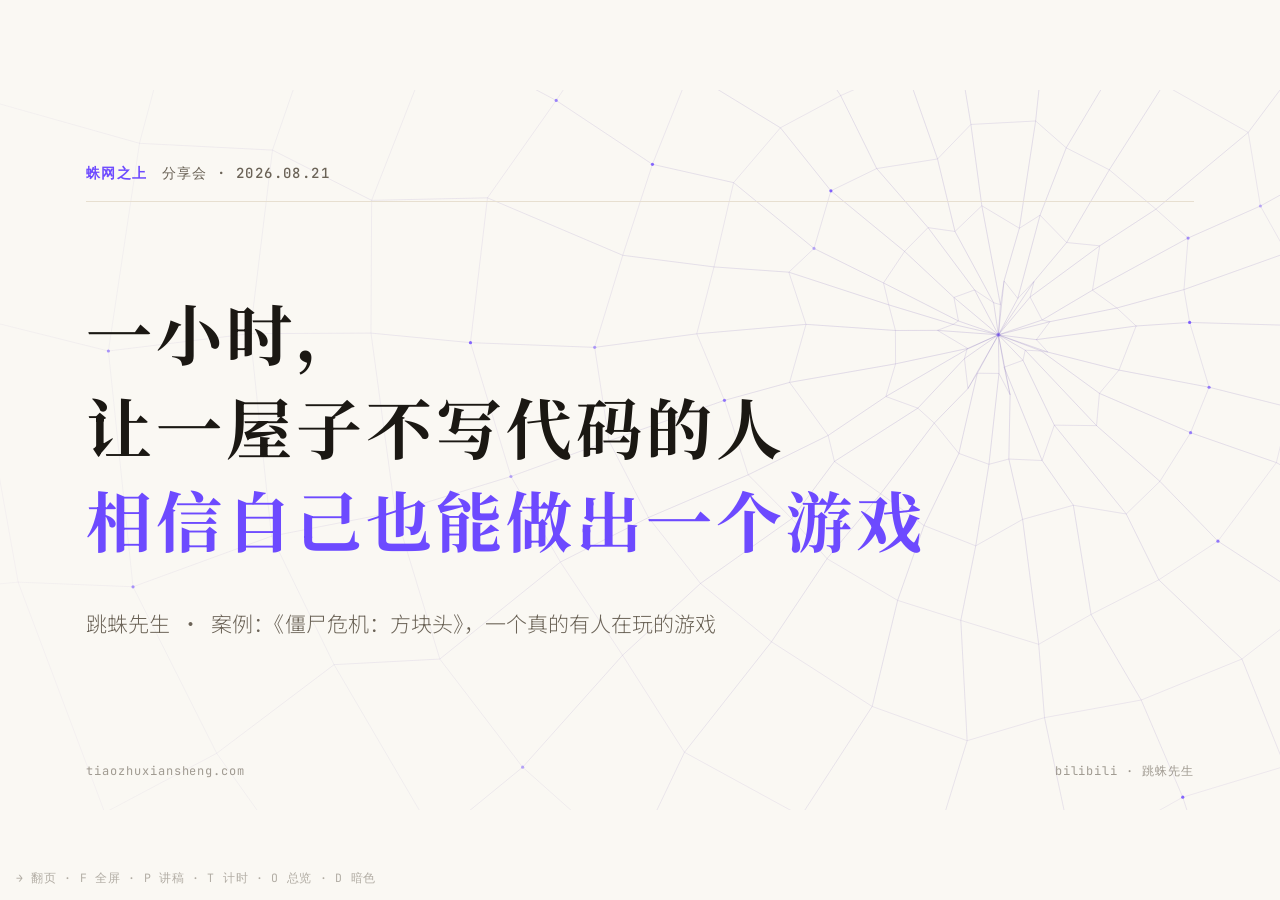
==== commit 5f2bcc3b: "docs(分享会): 预习单与讲稿上线到小站；笔记本改成不强制 线上：tiaozhuxiansheng.com/dsh（预习单）· /talk（完整讲稿）  没走 above-the-web 仓库，原" ====
--- a/docs/talk/index.html
+++ b/docs/talk/index.html
@@ -6,7 +6,11 @@
 <title>一小时做个游戏</title>
 <link rel="preconnect" href="https://fonts.googleapis.com">
 <link rel="preconnect" href="https://fonts.gstatic.com" crossorigin>
-<link rel="stylesheet" href="https://fonts.googleapis.com/css2?family=Noto+Serif+SC:wght@500;700;900&family=Noto+Sans+SC:wght@300;400;500;700&family=JetBrains+Mono:wght@400;500;700&display=swap">
+<!-- 非阻塞加载：这份稿子现在也挂在公开站点上，国内手机取不到 Google Fonts 时
+     不该白屏等超时——先用系统里的宋体/黑体出字，拿到了再换上去。 -->
+<link rel="stylesheet" media="print" onload="this.media='all';this.onload=null"
+      href="https://fonts.googleapis.com/css2?family=Noto+Serif+SC:wght@500;700;900&family=Noto+Sans+SC:wght@300;400;500;700&family=JetBrains+Mono:wght@400;500;700&display=swap">
+<noscript><link rel="stylesheet" href="https://fonts.googleapis.com/css2?family=Noto+Serif+SC:wght@700&family=Noto+Sans+SC:wght@400&display=swap"></noscript>
 <style>
 /* ===========================================================
    蛛网之上 · 设计令牌（取自 tiaozhuxiansheng.com 线上计算值）
@@ -646,7 +650,7 @@
   <template class="note"><h4>开机三步</h4>
   <b>第 3 步是今天现场最大的坑，一定要停下来等所有人做完。</b>第一次用的人 90% 会卡在「输入框是灰的、以为坏了」。<br>
   <b>做法：</b>说完这三步，请所有人举手示意——<b>看到界面且输入框能打字的举手</b>。举手率不到七成就别往下走，先解决。<br>
-  <b>Key：</b>投影上给出，说清楚「今晚就作废，别存」。<br><b>今天是当天才通知的，没装上的人会比平常多——先别急着救，直接喊「没装上的举手，旁边的同学挪一下，两人一台」。</b>两人一台其实更好：一个人打字，一个人念屏幕上的字，反而不会冷场。</template>
+  <b>Key：</b>投影上给出，说清楚「今晚就作废，别存」。<br><b>当天才通知，而且电脑是自愿带的——没装上、没带电脑的人会不少，这是预期之内。</b>别急着救人，直接喊「没电脑的往带了电脑的旁边坐，两人一台」。两人一台其实更好：一个人打字，一个人念屏幕上的字，反而不会冷场。</template>
 </section>
 
 <section class="slide" data-sec="4" data-title="今天的 Key" data-at="28.5">
@@ -664,7 +668,7 @@
       你们今天这一下午，加起来花不到几块钱。
     </div>
   </div>
-  <div class="slide-foot"><span>Key 只存在这台电脑的浏览器里，没有写进任何文件</span><span>按 K 清除</span></div>
+  <div class="slide-foot"><span>这个框是给主讲人用的 · Key 只存在你自己浏览器里，没有写进任何文件，也不会上传</span><span>按 K 清除</span></div>
   <template class="note"><h4>今天的 Key</h4>
   <b>讲之前先在这台电脑上点一下输入框、把 Key 粘进去</b>（它只存在本机浏览器里，不会进文件、不会上传）。<br>
   <b>三件事要说：</b>①不用注册不用充值 ②今晚作废，别存 ③想接着玩就自己去建一个，很便宜。<br>
@@ -1129,12 +1133,12 @@
         <h2 class="t-mid">今晚就试一句话。</h2>
         <div class="lead" style="margin-top:26px">
           做出来了发给我，不管多丑。<br><br>
-          右边这个码是我的站。<strong>今天的预习单、那四句话、还有这个游戏的全部踩坑记录</strong>，都在上面。
+          右边这个码是我的站。<strong>这份稿子就挂在 /talk</strong>，今天说过的每一句、那四句话、还有这个游戏的全部踩坑记录，都在上面。
         </div>
         <div class="chips" style="margin-top:28px">
-          <span class="chip on">tiaozhuxiansheng.com</span>
+          <span class="chip on">tiaozhuxiansheng.com/talk</span>
+          <span class="chip">/dsh &nbsp;课前准备单</span>
           <span class="chip">B 站 · 跳蛛先生</span>
-          <span class="chip">DeepSeek Harness</span>
         </div>
       </div>
       <div style="display:flex;justify-content:flex-end">
@@ -1314,6 +1318,41 @@
     clockEl.classList.remove('on', 'late');
   }
 }
+
+/* ============================================================
+   3b. 触摸翻页：这份稿子也公开挂在站点上，手机上没有键盘
+   ============================================================ */
+(function touchNav(){
+  var t0x = 0, t0y = 0, t0t = 0, moved = false;
+  function interactive(el){                       // 小游戏和输入框里的手势不抢
+    for (var n = el; n && n !== document; n = n.parentNode){
+      if (n.classList && (n.classList.contains('gamebox') || n.id === 'keybox')) return true;
+      if (n.tagName === 'INPUT' || n.tagName === 'BUTTON' || n.tagName === 'A') return true;
+    }
+    return false;
+  }
+  stage.addEventListener('touchstart', function(e){
+    if (e.touches.length !== 1) return;
+    t0x = e.touches[0].clientX; t0y = e.touches[0].clientY;
+    t0t = performance.now(); moved = false;
+  }, {passive:true});
+  stage.addEventListener('touchmove', function(e){
+    if (e.touches.length !== 1) return;
+    if (Math.abs(e.touches[0].clientX - t0x) > 12 || Math.abs(e.touches[0].clientY - t0y) > 12) moved = true;
+  }, {passive:true});
+  stage.addEventListener('touchend', function(e){
+    if (interactive(e.target)) return;
+    var t = e.changedTouches[0];
+    var dx = t.clientX - t0x, dy = t.clientY - t0y;
+    if (moved){                                    // 横向滑动翻页
+      if (Math.abs(dx) > 48 && Math.abs(dx) > Math.abs(dy) * 1.4) go(dx < 0 ? 1 : -1);
+      return;
+    }
+    if (performance.now() - t0t > 500) return;     // 长按不算
+    var r = stage.getBoundingClientRect();         // 轻点：右三分之二前进，左三分之一后退
+    go((t.clientX - r.left) / r.width > 0.34 ? 1 : -1);
+  }, {passive:true});
+})();
 
 /* ============================================================
    4b. 今天的临时 Key：只存本机浏览器，绝不写进文件
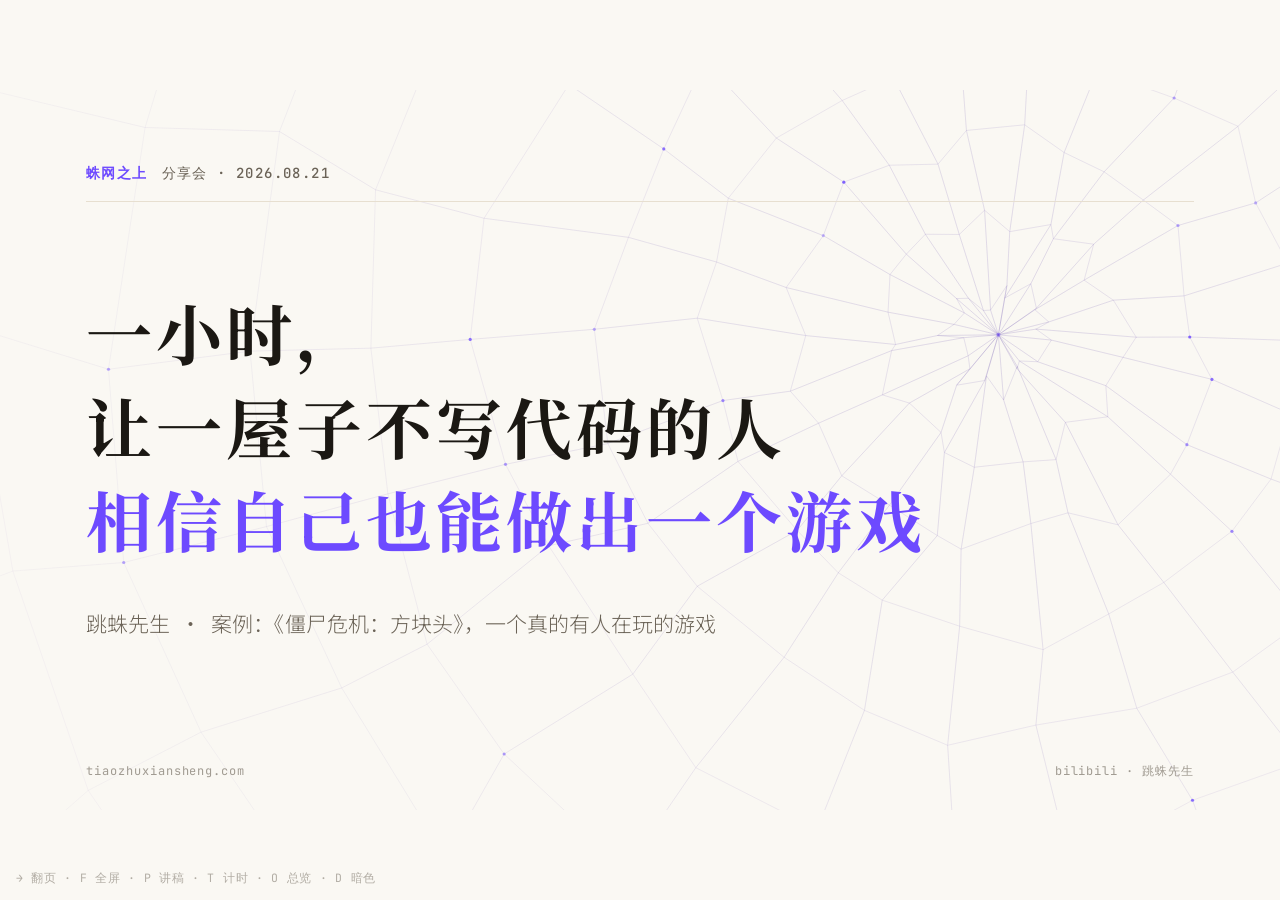
==== commit 8fe02852: "docs(分享会): 收尾页改成「今晚就动手」，落点从"发给我"换成"发给你的朋友" - 标题换成《今晚就动手。》，配英文副标题 Let's get our hands dirty.   （衬线 + " ====
--- a/docs/talk/index.html
+++ b/docs/talk/index.html
@@ -162,6 +162,8 @@
 .verdict .t b{color:var(--ink);font-weight:500}
 .verdict .t.hi b{color:var(--accent)}
 
+.en-sub{font-family:var(--serif);font-size:26px;font-weight:700;letter-spacing:.01em;
+  color:var(--accent);margin-top:14px}
 .kicker{font-family:var(--sans);font-size:15px;letter-spacing:.02em;color:var(--accent);margin-bottom:24px;font-weight:500}
 
 /* ============ 进度轨 / 计时 / 讲稿 / 总览 ============ */
@@ -1130,9 +1132,10 @@
   <div class="body">
     <div class="cols c-side">
       <div>
-        <h2 class="t-mid">今晚就试一句话。</h2>
+        <h2 class="t-big">今晚就动手。</h2>
+        <div class="en-sub">Let’s get our hands dirty.</div>
         <div class="lead" style="margin-top:26px">
-          做出来了发给我，不管多丑。<br><br>
+          做出来了发给你的朋友，不管多丑。<br><br>
           右边这个码是我的站。<strong>这份稿子就挂在 /talk</strong>，今天说过的每一句、那四句话、还有这个游戏的全部踩坑记录，都在上面。
         </div>
         <div class="chips" style="margin-top:28px">
@@ -1154,7 +1157,7 @@
     <li><b>「我完全不懂电脑也行吗？」</b>——今晚那一步只需要会新建文件夹和双击。真正的门槛不在这儿，在肯不肯说第二句「不对，我要……」。</li>
     <li><b>「做出来的东西算我的吗？」</b>——文件在你自己电脑上，你想怎么用怎么用。</li>
   </ul>
-  <b>收场：</b>请他们现在就把手机上那个模板发给自己一份。当场做完的动作，比回家再说更容易发生。</template>
+  <b>收场：</b>请他们现在就把手机上那个模板发给自己一份。当场做完的动作，比回家再说更容易发生。<br><b>最后一页别念成"发给我"</b>——是<b>发给你身边的人</b>。第 06 段刚讲完「那 4 个人是这个游戏变好的全部原因」，这里正好合上：他们也需要自己的那 4 个人。</template>
 </section>
 
 </div><!-- /#stage -->
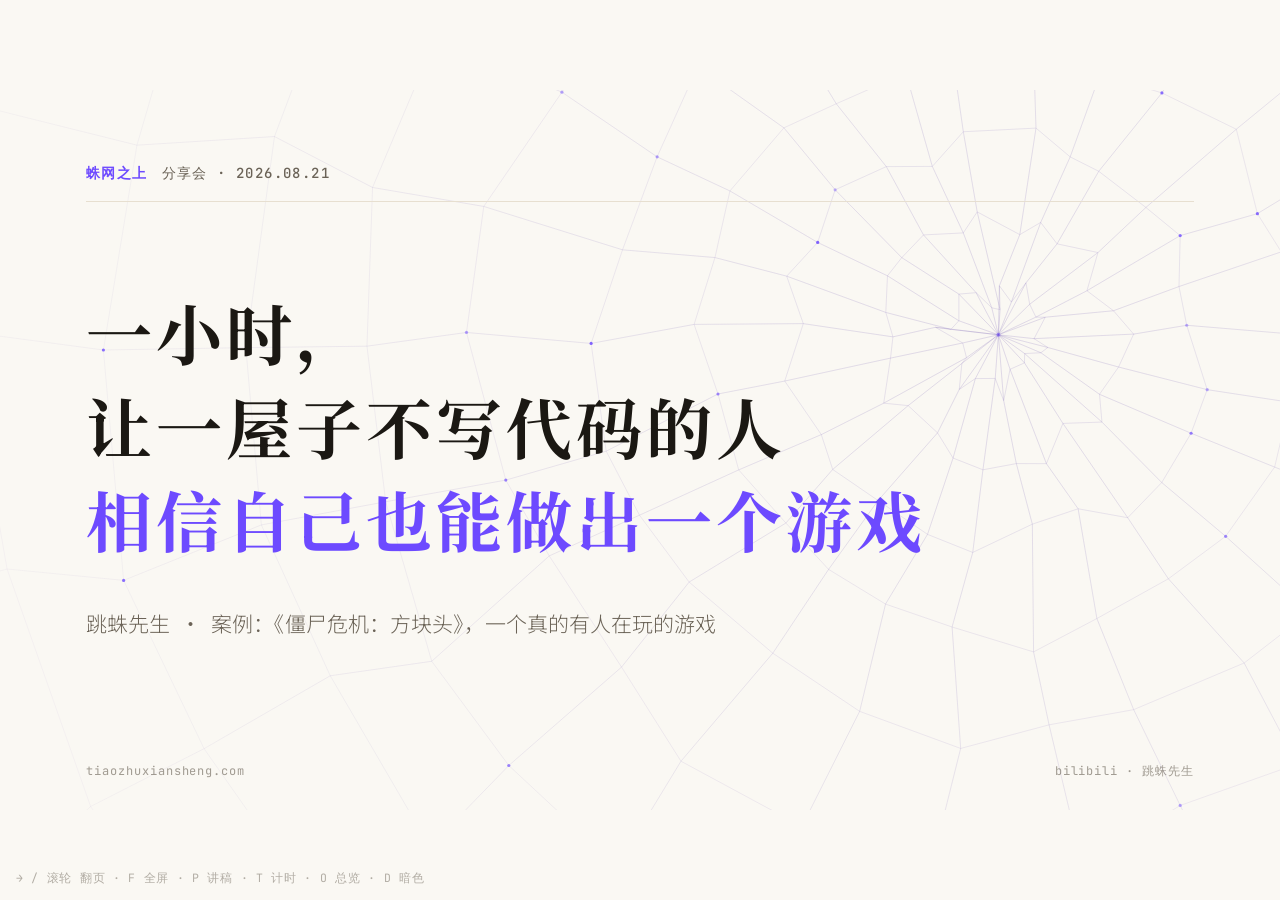
==== commit e5292281: "feat(分享会): 演示稿支持鼠标滚轮翻页 真滚轮和触控板得分开对待，不然必然顾此失彼：  - 真滚轮：单次事件的 delta 就有 ~100，一档翻一页，只加 140ms 冷却，连滚能连翻 - 触" ====
--- a/docs/talk/index.html
+++ b/docs/talk/index.html
@@ -1168,7 +1168,7 @@
 <div id="clock"><span id="ctime">00:00</span><s>/</s><span id="ctarget">00:00</span></div>
 <div id="notes"></div>
 <div id="grid" role="dialog" aria-label="幻灯片总览"><div class="gh">总览 · 点一张跳过去 · ESC 关闭</div><div class="gg" id="gg"></div></div>
-<div id="help">→ 翻页 · F 全屏 · P 讲稿 · T 计时 · O 总览 · D 暗色</div>
+<div id="help">→ / 滚轮 翻页 · F 全屏 · P 讲稿 · T 计时 · O 总览 · D 暗色</div>
 
 <script>
 (function(){
@@ -1355,6 +1355,67 @@
     var r = stage.getBoundingClientRect();         // 轻点：右三分之二前进，左三分之一后退
     go((t.clientX - r.left) / r.width > 0.34 ? 1 : -1);
   }, {passive:true});
+})();
+
+/* ============================================================
+   3c. 滚轮翻页
+   ------------------------------------------------------------
+   难点是触控板：一次两指滑动会连发几十个 wheel 事件，直接 go(±1) 会一下翻十几页。
+   所以按「累积到阈值才翻一次 + 翻完进冷却」来做，鼠标滚轮一个档位刚好一页。
+   讲稿面板、总览这些自己能滚的地方，滚轮让给它们。
+   ============================================================ */
+(function wheelNav(){
+  // 真滚轮和触控板得分开对待，不然必然顾此失彼：
+  //   · 真滚轮：一次事件的 delta 就有 ~100，一档翻一页，只加很短的冷却，连滚能连翻
+  //   · 触控板：一次两指滑动连发几十个小 delta，还带惯性余波，
+  //     所以累积到阈值翻一页之后「下锁」，必须等这次滑动彻底停下来才重新武装
+  var NOTCH = 80;      // 单次事件超过这个量级 → 判定为真滚轮的一档
+  var COOL  = 140;     // 真滚轮翻页后的冷却
+  var STEP  = 110;     // 触控板累积到这个量算一页
+  var GAP   = 260;     // 静默超过这么久 = 这次手势结束，重新武装
+  var acc = 0, last = 0, lockUntil = 0, armed = true;
+
+  function scrollableUnder(el){          // 指针底下有没有「自己能滚」的容器
+    for (var n = el; n && n.nodeType === 1 && n !== document.body; n = n.parentNode){
+      if (n.classList && n.classList.contains('gamebox')) return n;   // 小游戏不抢
+      var cs = getComputedStyle(n);
+      if (/(auto|scroll)/.test(cs.overflowY) && n.scrollHeight > n.clientHeight + 1) return n;
+      if (/(auto|scroll)/.test(cs.overflowX) && n.scrollWidth > n.clientWidth + 1) return n;
+    }
+    return null;
+  }
+
+  window.addEventListener('wheel', function(e){
+    if (gridEl.classList.contains('on')) return;   // 总览开着时，滚轮归总览
+    if (scrollableUnder(e.target)) return;
+
+    // deltaMode: 0=像素 1=行 2=页。行/页模式只可能来自真滚轮（触控板一律发像素），
+    // 所以不去猜量级，直接按「一档」处理——火狐一档是 deltaY=3 行，换算过来才 48，
+    // 用像素阈值判会被误当成触控板，一档翻不动页。
+    var k = e.deltaMode === 1 ? 16 : e.deltaMode === 2 ? 400 : 1;
+    var dy = e.deltaY * k, dx = e.deltaX * k;
+    var d = Math.abs(dy) >= Math.abs(dx) ? dy : dx;   // 取幅度大的那个轴
+    if (!d) return;
+
+    e.preventDefault();                 // 顺带挡掉触控板横滑触发的「后退」手势
+
+    var now = performance.now();
+    if (now - last > GAP) { acc = 0; armed = true; }   // 新手势
+    last = now;
+
+    if (e.deltaMode !== 0 || Math.abs(d) >= NOTCH){   // —— 真滚轮
+      if (now < lockUntil) return;
+      go(d > 0 ? 1 : -1);               // 向下/向右 = 下一页
+      lockUntil = now + COOL; acc = 0; armed = true;
+      return;
+    }
+
+    if (!armed) return;                 // —— 触控板：这次滑动已经翻过了，等它停
+    acc += d;
+    if (Math.abs(acc) < STEP) return;
+    go(acc > 0 ? 1 : -1);
+    acc = 0; armed = false;
+  }, {passive:false});
 })();
 
 /* ============================================================
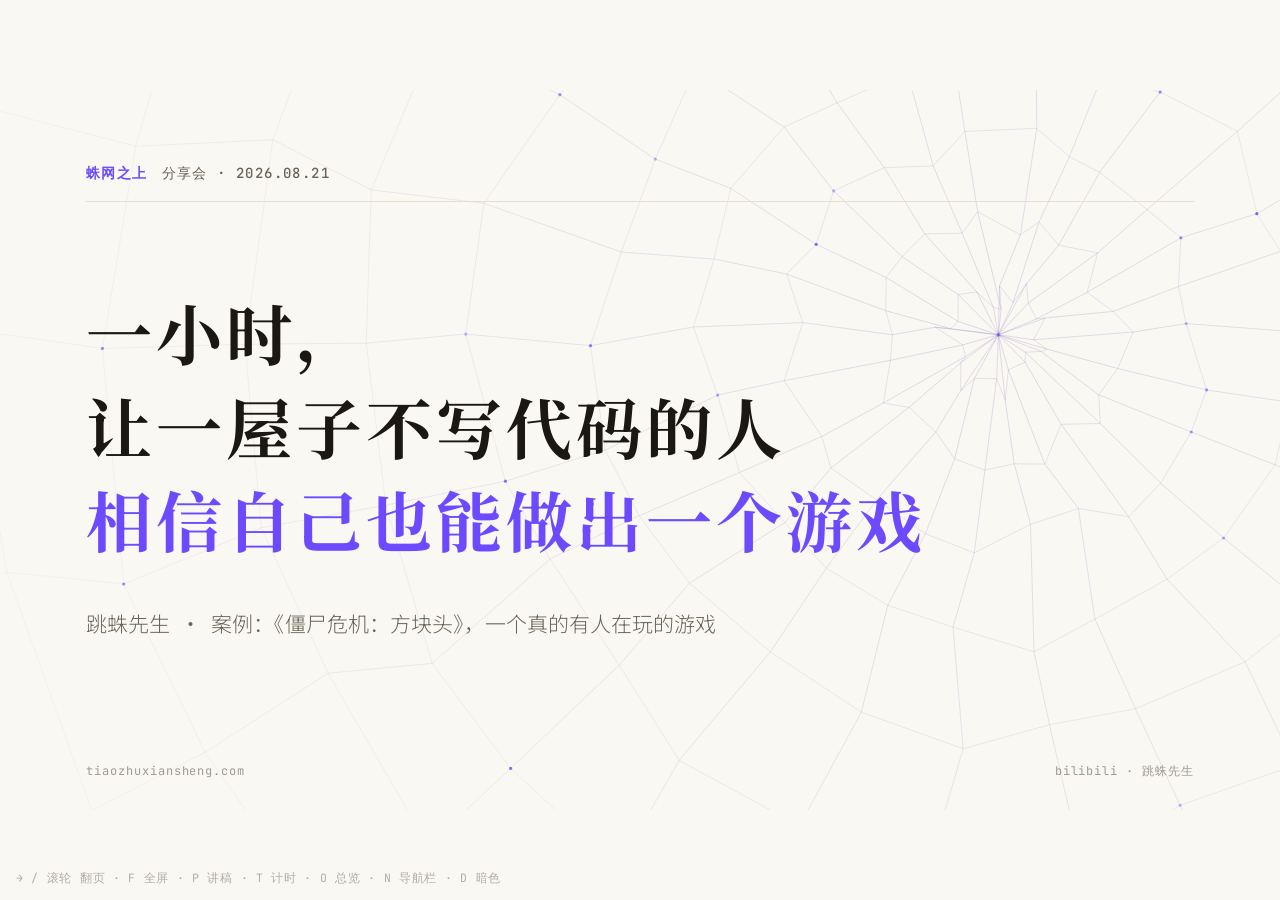
==== commit dede58c4: "feat(分享会): 加章节导航栏 —— 鼠标一动才出现，用遥控笔讲不会碰到 跟 O 总览分工不同：总览是「停下来找一页」，导航栏是「一直知道自己在哪」。 它主要服务公开页（tiaozhuxiansh" ====
--- a/docs/talk/index.html
+++ b/docs/talk/index.html
@@ -193,6 +193,44 @@
 #grid .gi:hover,#grid .gi:focus-visible{border-color:var(--accent);outline:none}
 #grid .gi .gn{font-family:var(--mono);font-size:11px;color:var(--accent);letter-spacing:.08em}
 #grid .gi .gt{font-family:var(--serif);font-size:15px;line-height:1.55;font-weight:700;color:var(--ink)}
+/* 章节导航栏：鼠标一动就出现，静止两秒半淡出。
+   读者会动鼠标，用遥控笔讲的人不会——所以投影上基本看不见它。
+   讲稿面板打开时（=演讲模式）直接不显示，免得两条东西在底部打架。 */
+#nav{position:fixed;left:50%;bottom:16px;transform:translateX(-50%) translateY(6px);z-index:41;
+  display:flex;align-items:center;gap:8px;padding:6px 8px;
+  background:var(--paper-2);border:1px solid var(--line);border-radius:999px;
+  box-shadow:0 1px 12px rgba(var(--shadow,30,24,60),.06);
+  opacity:0;visibility:hidden;pointer-events:none;
+  transition:opacity .25s ease,transform .25s ease,visibility 0s .25s}
+#nav.on{opacity:1;visibility:visible;pointer-events:auto;transform:translateX(-50%);
+  transition:opacity .25s ease,transform .25s ease,visibility 0s}
+#notes.on ~ #nav, #grid.on ~ #nav{display:none}
+.nav-secs{display:flex;gap:4px}
+.nav-secs button{font:inherit;font-family:var(--sans);font-size:12.5px;font-weight:400;
+  color:var(--ink-soft);background:transparent;border:0;border-radius:999px;
+  padding:6px 11px;cursor:pointer;white-space:nowrap;letter-spacing:.01em;
+  transition:background .18s ease,color .18s ease}
+.nav-secs button:hover{background:var(--paper-3);color:var(--ink)}
+.nav-secs button.cur{background:var(--accent-soft);color:var(--accent);font-weight:500}
+.nav-secs button .nn{font-family:var(--mono);font-size:10.5px;opacity:.6;margin-right:5px}
+.nav-arrow{font:inherit;font-size:17px;line-height:1;color:var(--ink-soft);background:transparent;
+  border:0;border-radius:999px;width:28px;height:28px;cursor:pointer;
+  transition:background .18s ease,color .18s ease}
+.nav-arrow:hover{background:var(--paper-3);color:var(--accent)}
+.nav-pos{font-family:var(--mono);font-size:11.5px;color:var(--ink-soft);font-variant-numeric:tabular-nums;
+  padding:0 8px;border-left:1px solid var(--line);border-right:1px solid var(--line);white-space:nowrap}
+.nav-pos b{color:var(--ink);font-weight:700}
+.nav-pos s{text-decoration:none;opacity:.4;margin:0 2px}
+/* 窄屏（手机看公开页）：9 个章节塞不下，只留前后箭头和页码；
+   跳章节交给 O 总览，翻页本来就能轻点 / 横滑。 */
+@media (max-width:760px){
+  #nav{bottom:10px;padding:4px 6px;gap:4px}
+  .nav-secs{display:none}
+  .nav-pos{border-left:0;border-right:0;padding:0 6px;font-size:12px}
+  .nav-arrow{width:34px;height:34px;font-size:19px}
+}
+#nav{max-width:calc(100vw - 24px)}
+@media print{#nav{display:none!important}}
 #help{display:none;position:fixed;left:16px;bottom:14px;z-index:41;font-family:var(--mono);font-size:11.5px;letter-spacing:.06em;
   color:var(--ink-soft);opacity:.5}
 #help.on{display:block}
@@ -1168,7 +1206,13 @@
 <div id="clock"><span id="ctime">00:00</span><s>/</s><span id="ctarget">00:00</span></div>
 <div id="notes"></div>
 <div id="grid" role="dialog" aria-label="幻灯片总览"><div class="gh">总览 · 点一张跳过去 · ESC 关闭</div><div class="gg" id="gg"></div></div>
-<div id="help">→ / 滚轮 翻页 · F 全屏 · P 讲稿 · T 计时 · O 总览 · D 暗色</div>
+<nav id="nav" aria-label="章节导航">
+  <button class="nav-arrow" id="navPrev" aria-label="上一页">‹</button>
+  <div class="nav-secs" id="navSecs"></div>
+  <span class="nav-pos"><b id="navNow">1</b><s>/</s><span id="navAll">1</span></span>
+  <button class="nav-arrow" id="navNext" aria-label="下一页">›</button>
+</nav>
+<div id="help">→ / 滚轮 翻页 · F 全屏 · P 讲稿 · T 计时 · O 总览 · N 导航栏 · D 暗色</div>
 
 <script>
 (function(){
@@ -1227,6 +1271,7 @@
   webCanvas.classList.toggle('show', s.classList.contains('opener') || idx === 0);
   helpEl.classList.toggle('on', idx === 0);
   renderNote(s);
+  syncNav();
   syncMinis(s);
   if (!opts || !opts.silent) { try { history.replaceState(null, '', '#' + (idx + 1)); } catch(e){} }
 }
@@ -1279,6 +1324,7 @@
   else if (lower === 'o'){ e.preventDefault(); toggleGrid(); }
   else if (lower === 'd'){ e.preventDefault(); toggleTheme(); }
   else if (lower === 'k'){ e.preventDefault(); clearKey(); }
+  else if (lower === 'n'){ e.preventDefault(); toggleNav(); }
 });
 
 function toggleFull(){
@@ -1432,6 +1478,66 @@
 function clearKey(){
   if (keyin) keyin.value = '';
   try { localStorage.removeItem(KEY_STORE); } catch(e){}
+}
+
+/* ============================================================
+   4c. 章节导航栏
+   ------------------------------------------------------------
+   跟 O 总览分工不同：总览是「停下来找一页」，导航栏是「一直知道自己在哪」。
+   它主要服务公开页的读者；讲的时候用遥控笔、不动鼠标，所以投影上基本不出现。
+   ============================================================ */
+var navEl = document.getElementById('nav');
+var navSecs = document.getElementById('navSecs');
+var navNow = document.getElementById('navNow');
+var navPinned = false, navTimer = null;
+
+(function buildNav(){
+  document.getElementById('navAll').textContent = slides.length;
+
+  // 每段取它的开场页当落点；没有开场页的（封面 / 运行表）落到第一页
+  var order = [], first = {};
+  slides.forEach(function(s, i){
+    var k = s.getAttribute('data-sec') || '-1';
+    if (!(k in first)){ first[k] = i; order.push(k); }
+    if (s.classList.contains('opener')) first[k] = i;   // 有开场页就用开场页
+  });
+
+  order.forEach(function(k){
+    var target = first[k];
+    var title = slides[target].getAttribute('data-title') || '';
+    var m = title.match(/^(\d+)\s+(.*)$/);            // 「04 现在换你」→ 04 + 现在换你
+    var b = document.createElement('button');
+    b.type = 'button';
+    b.innerHTML = m ? '<span class="nn">' + m[1] + '</span>' + m[2] : '开场';
+    b.setAttribute('data-sec', k);
+    b.title = '跳到「' + (m ? m[2] : '开场') + '」';
+    b.addEventListener('click', function(){ show(target); b.blur(); pokeNav(); });
+    navSecs.appendChild(b);
+  });
+})();
+
+function syncNav(){
+  var k = slides[idx].getAttribute('data-sec') || '-1';
+  var bs = navSecs.children;
+  for (var i = 0; i < bs.length; i++)
+    bs[i].classList.toggle('cur', bs[i].getAttribute('data-sec') === k);
+  navNow.textContent = idx + 1;
+}
+
+function pokeNav(){                       // 有人动鼠标 / 摸屏幕就露出来，闲下来自己收回去
+  navEl.classList.add('on');
+  clearTimeout(navTimer);
+  if (!navPinned) navTimer = setTimeout(function(){ navEl.classList.remove('on'); }, 2600);
+}
+window.addEventListener('mousemove', pokeNav, {passive:true});
+window.addEventListener('touchend', pokeNav, {passive:true});
+document.getElementById('navPrev').addEventListener('click', function(e){ go(-1); e.currentTarget.blur(); pokeNav(); });
+document.getElementById('navNext').addEventListener('click', function(e){ go(1);  e.currentTarget.blur(); pokeNav(); });
+
+function toggleNav(){                     // N：钉住 / 收起
+  navPinned = !navPinned;
+  clearTimeout(navTimer);
+  navEl.classList.toggle('on', navPinned);
 }
 
 /* ============================================================
@@ -1683,6 +1789,8 @@
    8. 启动
    ============================================================ */
 if (/[?&]theme=dark/.test(location.search)) document.documentElement.setAttribute('data-theme','dark');
+// 开场先亮一下再收回去：不这么做，读者根本不知道底下有这条栏
+setTimeout(pokeNav, 400);
 var hash = parseInt((location.hash || '').replace('#', ''), 10);
 show(isFinite(hash) && hash > 0 ? hash - 1 : 0, { silent: true });
 window.addEventListener('beforeprint', function(){ slides.forEach(function(s){ s.classList.add('on'); }); });
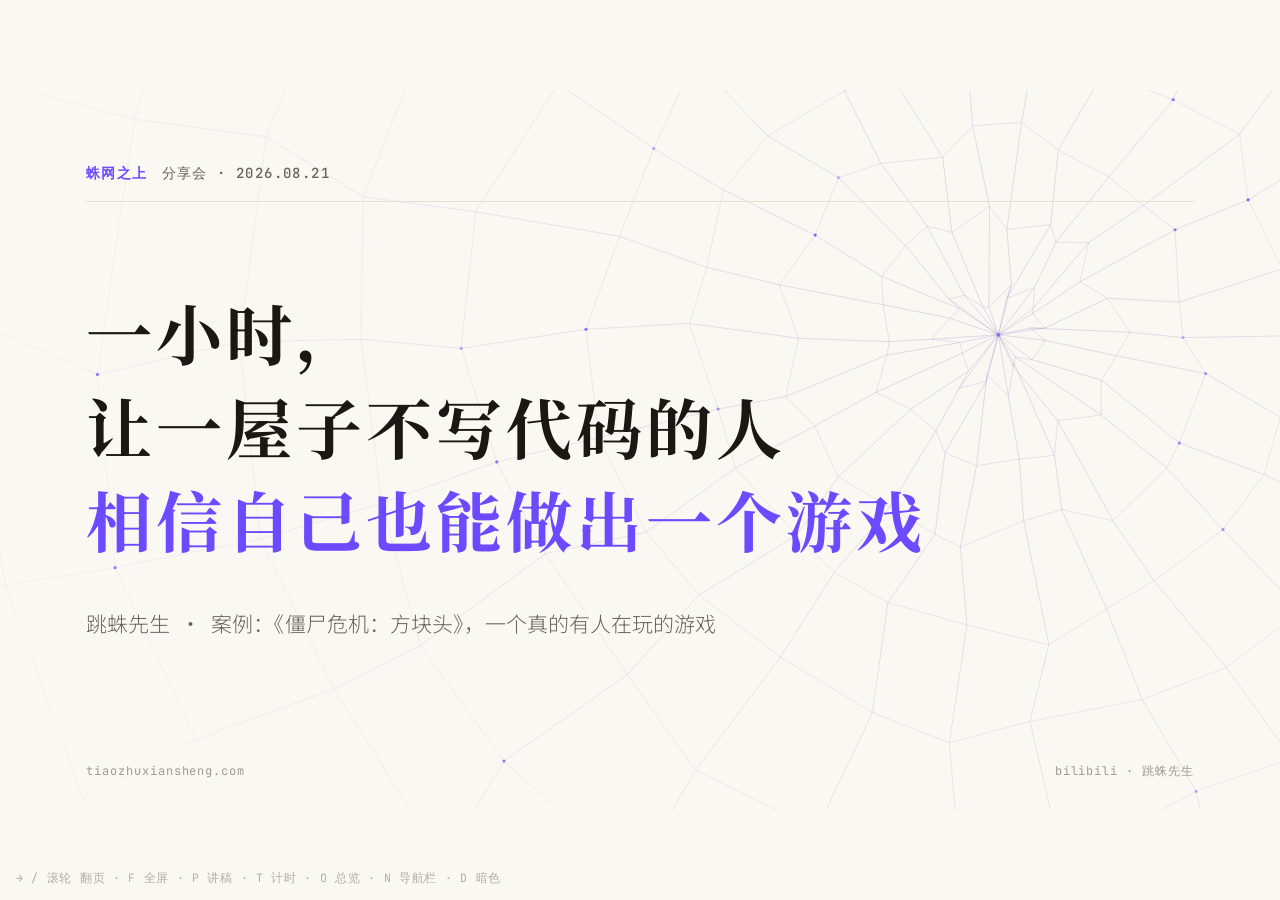
==== commit b6c71f92: "docs(分享会): 修两个撑不住的数字 - 「一句十四个字的抱怨」→ 十一个字。「僵尸卡在墙体后面过不来」数下来是 11 个字 - 三层那页的「四百多行改动」删掉。0e7aedb 那次 script" ====
--- a/docs/talk/index.html
+++ b/docs/talk/index.html
@@ -400,7 +400,7 @@
     <div class="layers">
       <div class="layer"><div class="lt">玩家的话</div><div class="ld">「僵尸卡在墙后面过不来」——一句抱怨，不带任何方案</div></div>
       <div class="layer mid"><div class="lt">我的判断</div><div class="ld">这不是「慢」，是「绕不出去」。先量一量：它到底几秒能摸到我？</div></div>
-      <div class="layer"><div class="lt">机器的活</div><div class="ld">改判据、切线绕行、碰撞两轮松弛——四百多行改动</div></div>
+      <div class="layer"><div class="lt">机器的活</div><div class="ld">改判据、切线绕行、碰撞两轮松弛</div></div>
     </div>
   </div>
   <template class="note"><h4>三层</h4>
@@ -794,7 +794,7 @@
   <div class="body">
     <div class="quote">僵尸卡在墙体后面过不来。<cite>玩家原话 · 2026.08.19</cite></div>
     <div class="lead" style="margin-top:36px">
-      一句十四个字的抱怨。查下来是<strong>三个各自独立的原因</strong>，只改一个还是不行：
+      一句十一个字的抱怨。查下来是<strong>三个各自独立的原因</strong>，只改一个还是不行：
     </div>
     <div class="numbered" style="margin-top:22px">
       <div class="item"><div class="n">01</div><div><div class="it-d" style="font-size:18px"><b style="color:var(--ink)">判据错了</b>——我拿「跟玩家的距离有没有拉近」当卡住的标准。玩家绕着圈跑的时候，正常走路的僵尸也被判成卡住。</div></div></div>
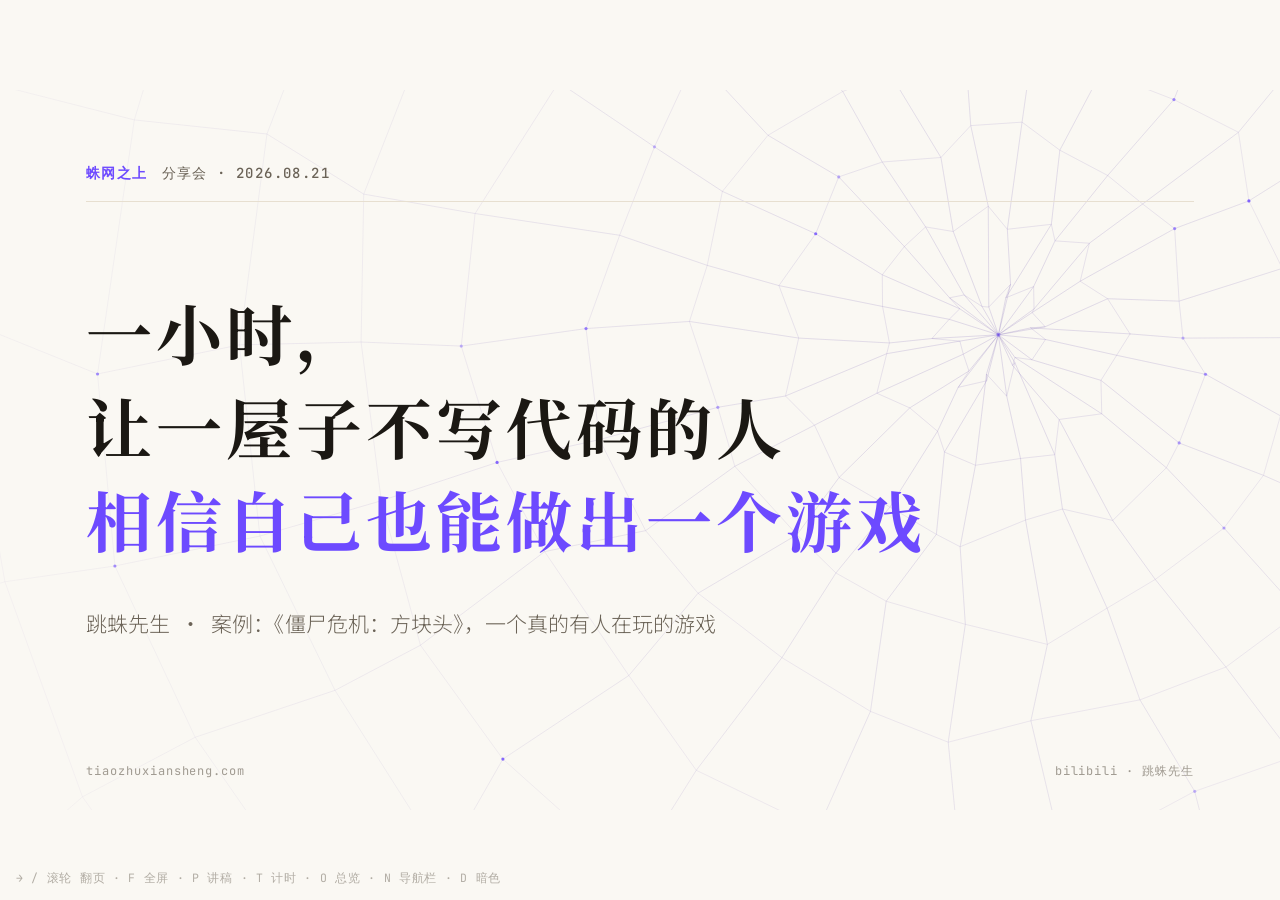
==== commit 817696a5: "fix(触屏): iOS 走不动/开不了枪 —— 病根是「异常会静默吃掉整条触摸链」 真机反馈（2026-08-21）：iOS 上换枪、开菜单都正常，只有移动和开枪失灵， 另有玩家反馈长按会弹出「拷贝" ====
--- a/docs/talk/index.html
+++ b/docs/talk/index.html
@@ -282,7 +282,7 @@
       <tr><td class="num em">02</td><td>拆开看</td><td>一个游戏在电脑里其实是什么</td><td class="num">6′</td></tr>
       <tr><td class="num em">03</td><td>我先做一遍</td><td>从空文件夹开始，四句话</td><td class="num">7′</td></tr>
       <tr><td class="num em">04</td><td><strong style="color:var(--accent)">现在换你</strong></td><td><strong>打开你自己电脑上那个 dsh，动手</strong></td><td class="num hot">12′</td></tr>
-      <tr><td class="num em">05</td><td>我卡住的四次</td><td>这一段比上一段重要</td><td class="num">12′</td></tr>
+      <tr><td class="num em">05</td><td>我卡住的五次</td><td>这一段比上一段重要</td><td class="num">12′</td></tr>
       <tr><td class="num em">06</td><td>发出去</td><td>做出来，和有人玩到，是两件事</td><td class="num">5′</td></tr>
       <tr><td class="num em">07</td><td>今晚的第一步</td><td>散场之后你能做的具体动作</td><td class="num">6′</td></tr>
     </table>
@@ -777,9 +777,9 @@
 </section>
 
 
-<!-- ================= 段 04 · 我卡住的四次 ================= -->
-<section class="slide opener" data-sec="5" data-title="05 我卡住的四次">
-  <div class="eyebrow"><b>05</b><span>我卡住的四次</span></div>
+<!-- ================= 段 04 · 我卡住的五次 ================= -->
+<section class="slide opener" data-sec="5" data-title="05 我卡住的五次">
+  <div class="eyebrow"><b>05</b><span>我卡住的五次</span></div>
   <div class="rule"></div>
   <div class="body">
     <div class="sec-no">05</div>
@@ -946,6 +946,29 @@
   这里我在意的其实不是「局域网」，是<b>「进房间别那么麻烦」</b>。六位房间码解决了。</template>
 </section>
 
+<section class="slide" data-sec="5" data-title="卡住 05 · 就是现在">
+  <div class="eyebrow"><b>05</b><span>卡住 05</span><span class="mono" style="color:var(--accent)">就在今天上午</span></div>
+  <div class="rule"></div>
+  <div class="body">
+    <div class="quote">iOS 上走不动、开不了枪。<br>联机板块整个没有。<cite>玩家反馈 · 就在今天上午</cite></div>
+    <div class="lead" style="margin-top:30px;font-size:20px">
+      我上一轮「修好」了 iOS 走不动。<strong>没修好。</strong><br><br>
+      今天上午顺着一条线索查下去：<span class="em">长按还能弹出「拷贝」菜单</span> ——
+      说明那一下触摸<strong>根本没被游戏接管</strong>，而不是接管了没反应。
+      顺着往回推，是中间某一步抛了异常，把后面全带走了。<br><br>
+      改法已经提交审核。<strong style="color:var(--accent)">但我到现在也没有 iOS 设备，改完了验不了。</strong>
+    </div>
+  </div>
+  <div class="slide-foot"><span>2026.08.21 上午 · 提交审核，未验证</span><span></span></div>
+  <template class="note"><h4>卡住 05 · 就是现在</h4>
+  <b>这一页是临时加的，昨天还没有。</b>就照实说——正因为它是新鲜的，比前面四条都有力。<br>
+  <b>要讲的是那条线索，不是那个 bug：</b>「长按能弹出拷贝菜单」这件事看起来跟走路无关，
+  但它证明了那一下触摸压根没被接管。<b>一个看似不相干的现象，把范围从「整个游戏」缩到了「中间某一步抛异常」。</b><br>
+  <b>然后是最该说的那句：改完我也不知道对不对，因为我手上没有 iOS 设备。</b>
+  台下一定有人以为专业的做法是「改完测一遍」——很多时候你就是测不了，只能改完发出去，等下一个人告诉你。<br>
+  可以顺势请全场帮忙：<b>「在座用 iPhone 的，等会儿更新过审了帮我试一下，走得动就告诉我一声。」</b></template>
+</section>
+
 <section class="slide" data-sec="5" data-title="卡住小结">
   <div class="eyebrow"><b>05</b><span>小结</span></div>
   <div class="rule"></div>
@@ -953,7 +976,8 @@
     <h2 class="t-big">卡住不是「<span style="color:var(--ink-soft)">你不行</span>」。<br>卡住<span class="em">就是这件事本身的样子</span>。</h2>
     <div class="lead" style="margin-top:34px;font-size:21px">
       一个两天的小改版里，我判断错了两次、白做了一整块、还有一件想做的事被证明根本做不到。<br>
-      <strong>它照样上线了。</strong>
+      而就在今天上午，又多了一个<strong>我还没修好、也验不了</strong>的。<br><br>
+      <strong>它照样上线了，你们刚才照样玩了。</strong>
     </div>
   </div>
   <template class="note"><h4>小结</h4>
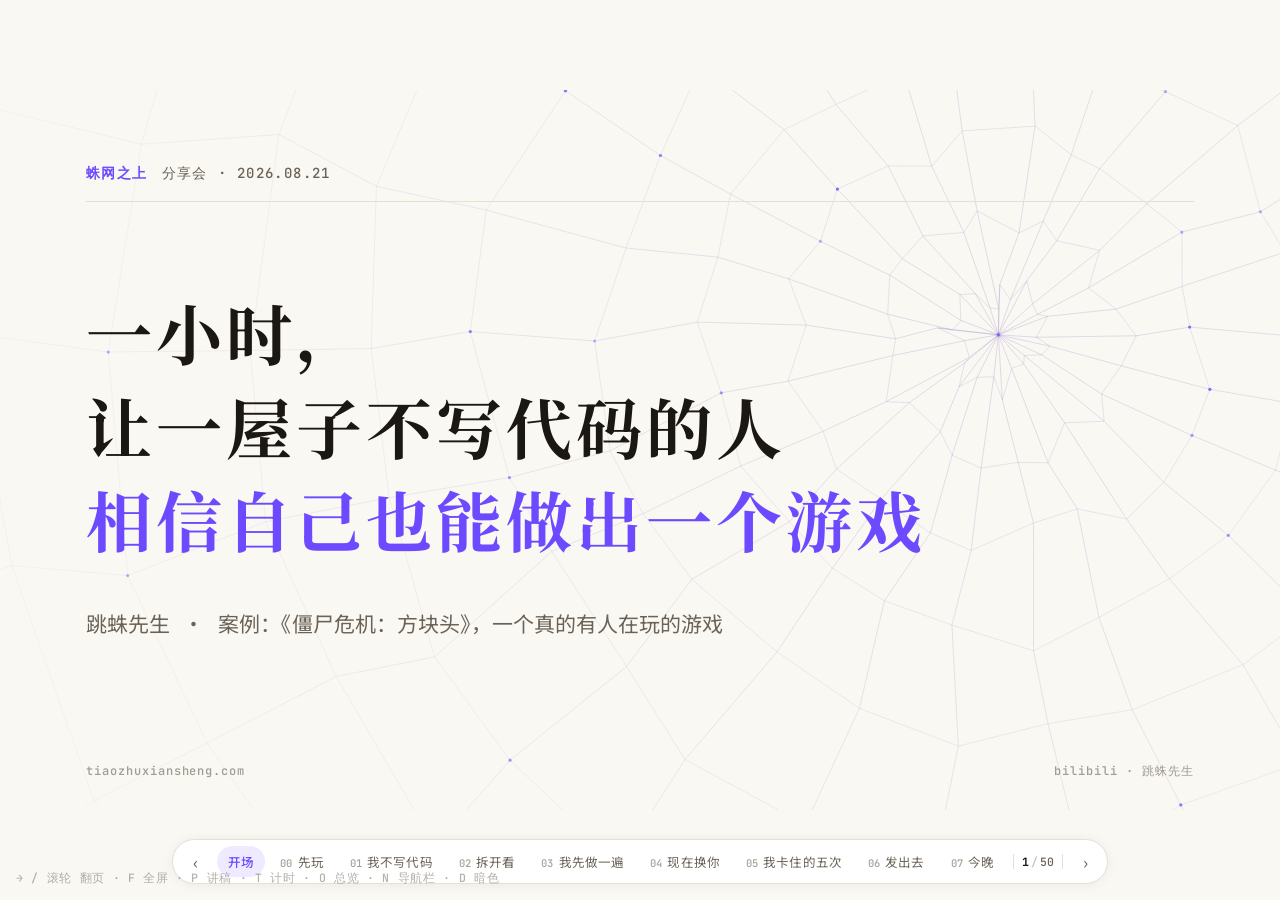
==== commit e4c8ee40: "fix(分享会): 字体子集内嵌 —— 投影糊的真因是掉回宋体，不是缩放 现场反馈「投影上非常糊」。先复现再改：  - 1920×1080 下量了一次，实际渲染的锐度是「位图拉伸」参照的 3 倍，  " ====
--- a/docs/talk/index.html
+++ b/docs/talk/index.html
@@ -4,13 +4,19 @@
 <meta charset="utf-8">
 <meta name="viewport" content="width=device-width,initial-scale=1">
 <title>一小时做个游戏</title>
-<link rel="preconnect" href="https://fonts.googleapis.com">
-<link rel="preconnect" href="https://fonts.gstatic.com" crossorigin>
-<!-- 非阻塞加载：这份稿子现在也挂在公开站点上，国内手机取不到 Google Fonts 时
-     不该白屏等超时——先用系统里的宋体/黑体出字，拿到了再换上去。 -->
-<link rel="stylesheet" media="print" onload="this.media='all';this.onload=null"
-      href="https://fonts.googleapis.com/css2?family=Noto+Serif+SC:wght@500;700;900&family=Noto+Sans+SC:wght@300;400;500;700&family=JetBrains+Mono:wght@400;500;700&display=swap">
-<noscript><link rel="stylesheet" href="https://fonts.googleapis.com/css2?family=Noto+Serif+SC:wght@700&family=Noto+Sans+SC:wght@400&display=swap"></noscript>
+<!-- 字体不再走 fonts.googleapis.com：场地网络取不到它，标题会掉回 Windows 自带的
+     SimSun——宋体横画极细，66px 投到对比度本来就低的投影仪上会糊成一片。
+     改成把真正用到的 916 个字做成子集内嵌（见 make_fonts.py），
+     断网、没 VPN、离线双击打开都拿得到该有的粗笔画衬线。 -->
+<style>@font-face{font-family:'zwserif';font-style:normal;font-weight:700;font-display:swap;src:url([data-uri]) format('woff2')}
+@font-face{font-family:'zwsans';font-style:normal;font-weight:400;font-display:swap;src:url([data-uri]